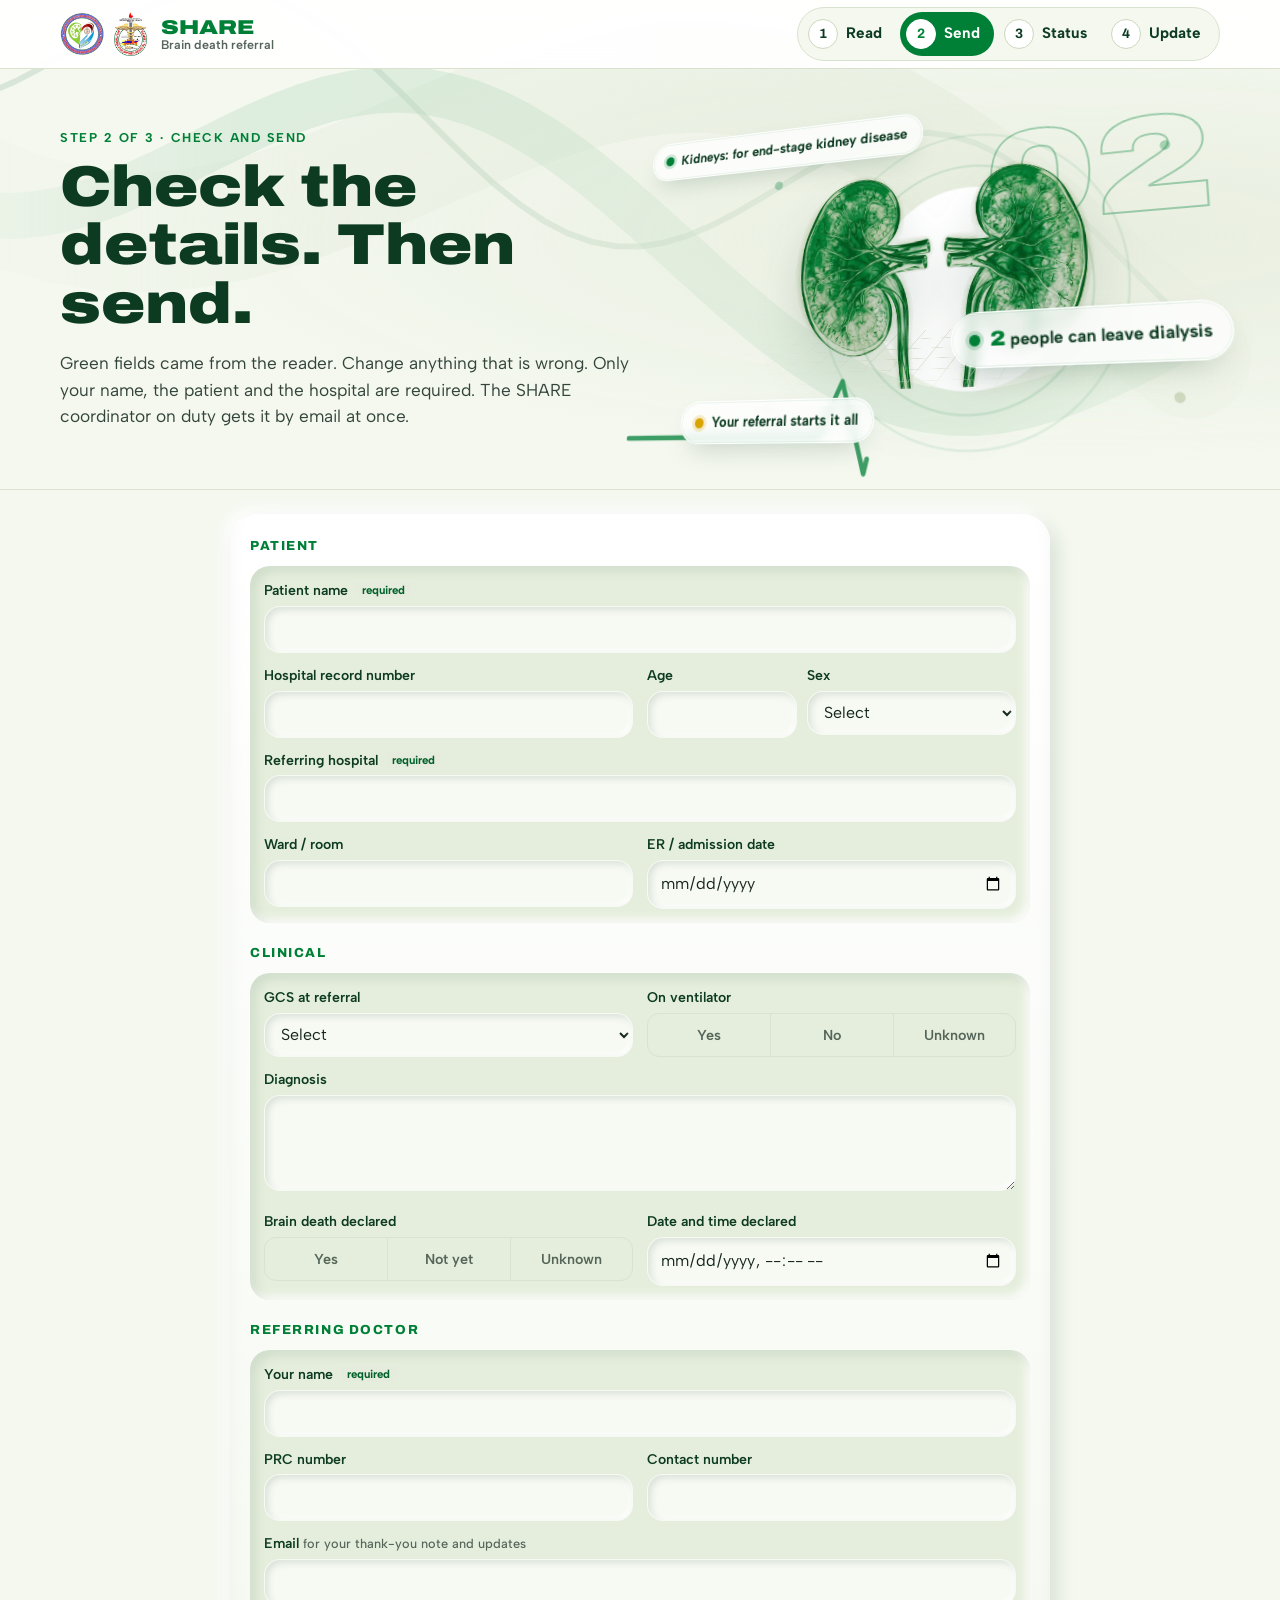
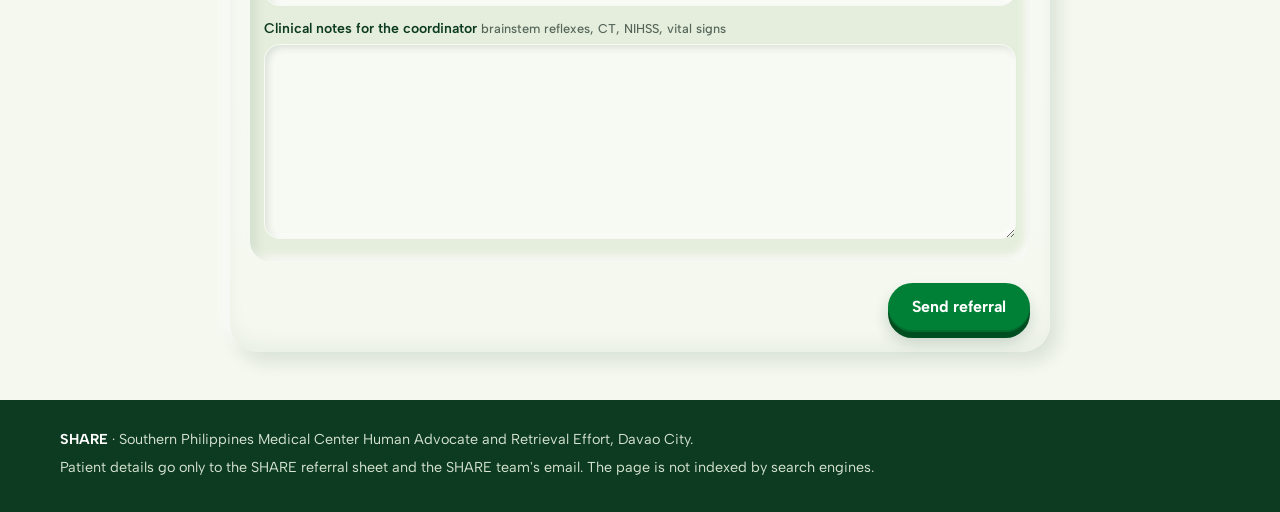
==== form.html @ fa9fb766 "Update a referral: find by reference, PRC or email and send brain death, GCS, expired, DNR and note " ====
<!doctype html>
<html lang="en">
<head>
  <meta charset="utf-8" />
  <meta name="viewport" content="width=device-width, initial-scale=1, viewport-fit=cover" />
  <title>Check and send · SHARE</title>
  <meta name="description" content="Check the referral details and send them to the SHARE team." />
  <meta name="robots" content="noindex, nofollow" />
  <meta name="theme-color" content="#008037" />
  <link rel="icon" type="image/png" href="assets/favicon.png" />
  <link rel="preconnect" href="https://fonts.googleapis.com" />
  <link rel="preconnect" href="https://fonts.gstatic.com" crossorigin />
  <link href="https://fonts.googleapis.com/css2?family=Albert+Sans:wght@400;500;600;700&family=Archivo:wdth,wght@62..125,500..900&display=swap" rel="stylesheet" />
  <link rel="stylesheet" href="css/styles.css?v=16" />
  <link rel="preload" as="image" href="assets/art/kidneys.webp" />
  <script src="js/config.js?v=7"></script>
  <script>if (!window.SHARE_CONFIG.ENDPOINT) document.documentElement.classList.add('is-demo');</script>
</head>
<body class="page-form">
  <svg width="0" height="0" style="position:absolute" aria-hidden="true">
    <symbol id="i-send" viewBox="0 -960 960 960"><path d="M440-160v-487L216-423l-56-57 320-320 320 320-56 57-224-224v487h-80Z"/></symbol>
    <symbol id="i-check" viewBox="0 -960 960 960"><path d="m424-296 282-282-56-56-226 226-114-114-56 56 170 170Zm56 216q-83 0-156-31.5T197-197q-54-54-85.5-127T80-480q0-83 31.5-156T197-763q54-54 127-85.5T480-880q83 0 156 31.5T763-763q54 54 85.5 127T880-480q0 83-31.5 156T763-197q-54 54-127 85.5T480-80Zm0-80q134 0 227-93t93-227q0-134-93-227t-227-93q-134 0-227 93t-93 227q0 134 93 227t227 93Zm0-320Z"/></symbol>
    <symbol id="i-copy" viewBox="0 -960 960 960"><path d="M360-240q-33 0-56.5-23.5T280-320v-480q0-33 23.5-56.5T360-880h360q33 0 56.5 23.5T800-800v480q0 33-23.5 56.5T720-240H360Zm0-80h360v-480H360v480ZM200-80q-33 0-56.5-23.5T120-160v-560h80v560h440v80H200Zm160-240v-480 480Z"/></symbol>
    <symbol id="i-search" viewBox="0 -960 960 960"><path d="M784-120 532-372q-30 24-69 38t-83 14q-109 0-184.5-75.5T120-580q0-109 75.5-184.5T380-840q109 0 184.5 75.5T640-580q0 44-14 83t-38 69l252 252-56 56ZM380-400q75 0 127.5-52.5T560-580q0-75-52.5-127.5T380-760q-75 0-127.5 52.5T200-580q0 75 52.5 127.5T380-400Z"/></symbol>
    <symbol id="i-chat" viewBox="0 -960 960 960"><path d="M240-400h320v-80H240v80Zm0-120h480v-80H240v80Zm0-120h480v-80H240v80ZM80-80v-720q0-33 23.5-56.5T160-880h640q33 0 56.5 23.5T880-800v480q0 33-23.5 56.5T800-240H240L80-80Zm126-240h594v-480H160v525l46-45Zm-46 0v-480 480Z"/></symbol>
    <symbol id="i-refresh" viewBox="0 -960 960 960"><path d="M480-160q-134 0-227-93t-93-227q0-134 93-227t227-93q69 0 132 28.5T720-690v-110h80v280H520v-80h168q-32-56-87.5-88T480-720q-100 0-170 70t-70 170q0 100 70 170t170 70q77 0 139-44t87-116h84q-28 106-114 173t-196 67Z"/></symbol>
    <symbol id="i-warning" viewBox="0 -960 960 960"><path d="m40-120 440-760 440 760H40Zm138-80h604L480-720 178-200Zm302-40q17 0 28.5-11.5T520-280q0-17-11.5-28.5T480-320q-17 0-28.5 11.5T440-280q0 17 11.5 28.5T480-240Zm-40-120h80v-200h-80v200Zm40-100Z"/></symbol>
  </svg>

  <a class="skip-link" href="#referral-form">Skip to the referral form</a>

  <header class="topbar">
    <div class="wrap topbar-inner">
      <a class="brand" href="./" aria-label="SHARE referral, home page">
        <img src="assets/share_logo.webp" width="44" height="44" alt="SHARE logo" />
        <img src="assets/spmc_logo.webp" width="33" height="44" alt="Southern Philippines Medical Center logo" />
        <span class="brand-text"><b>SHARE</b><small>Brain death referral</small></span>
      </a>
      <nav class="stepnav" aria-label="Referral steps">
        <a href="read.html"><b>1</b><span>Read</span></a>
        <a href="form.html" aria-current="page"><b>2</b><span>Send</span></a>
        <a href="status.html"><b>3</b><span>Status</span></a>
        <a href="update.html"><b>4</b><span>Update</span></a>
      </nav>
    </div>
  </header>

  <main>
    <section class="hero" data-hero aria-labelledby="hero-title">
      <div class="wrap hero-grid">
        <div class="hero-copy">
          <p class="kicker">Step 2 of 3 · Check and send</p>
          <h1 id="hero-title">Check the details. Then send.</h1>
          <p class="lede">Green fields came from the reader. Change anything that is wrong. Only your name, the patient and the hospital are required. The SHARE coordinator on duty gets it by email at once.</p>
          <p class="demo-banner">Preview mode: no referral leaves this browser.</p>
        </div>
        <div class="stage" aria-hidden="true">
          <div class="scene">
            <span class="layer plane"></span>
            <span class="layer ring"></span>
            <span class="layer numeral">02</span>
            <img class="layer organ" src="assets/art/kidneys.webp" width="560" height="560" alt="" />
            <svg class="layer pulse" viewBox="0 0 400 80"><path pathLength="1000" d="M0 50 H120 L135 50 L150 18 L165 72 L180 8 L195 50 H260 L272 50 L282 34 L292 50 H400"/></svg>
            <span class="layer orbit"><i></i><i></i><i></i><i></i><i></i><i></i></span>
            <span class="layer glass chip-1"><b class="dot-ok"></b><span>Kidneys: for end-stage kidney disease</span></span>
            <span class="layer glass chip-2"><b class="dot-ok"></b><span><strong data-count="2">2</strong> people can leave dialysis</span></span>
            <span class="layer glass chip-3"><b class="dot-wait"></b><span>Your referral starts it all</span></span>
          </div>
        </div>
      </div>
    </section>

    <section class="workspace wrap form-wrap" aria-label="Referral form">
      <p class="filled-note" id="filled-note" hidden>The reader filled <b id="filled-count"></b>. Green means filled from your pasted text. <a href="read.html">Back to the reader</a></p>
      <div class="panel form-panel">
        <form id="referral-form" novalidate>
          <div class="hp" aria-hidden="true">
            <label for="website">Website</label>
            <input id="website" name="website" tabindex="-1" autocomplete="off" />
          </div>

          <fieldset>
            <legend>Patient</legend>
            <div class="grid">
              <div class="field span-2">
                <label for="f-patient_name">Patient name <span class="req">required</span></label>
                <input id="f-patient_name" name="patient_name" autocomplete="off" required maxlength="120" />
                <p class="err" id="e-patient_name">Enter the patient's name.</p>
              </div>
              <div class="field">
                <label for="f-hrn">Hospital record number</label>
                <input id="f-hrn" name="hrn" autocomplete="off" maxlength="60" />
              </div>
              <div class="field field-pair">
                <div>
                  <label for="f-age">Age</label>
                  <input id="f-age" name="age" inputmode="numeric" maxlength="3" />
                  <p class="err" id="e-age">0 to 120.</p>
                </div>
                <div>
                  <label for="f-sex">Sex</label>
                  <select id="f-sex" name="sex">
                    <option value="">Select</option>
                    <option>Male</option>
                    <option>Female</option>
                    <option>Unknown</option>
                  </select>
                </div>
              </div>
              <div class="field span-2">
                <label for="f-hospital">Referring hospital <span class="req">required</span></label>
                <input id="f-hospital" name="hospital" list="hospitals" maxlength="160" required />
                <datalist id="hospitals">
                  <option value="Southern Philippines Medical Center"></option>
                  <option value="Davao Doctors Hospital"></option>
                  <option value="Brokenshire Medical Center"></option>
                  <option value="San Pedro Hospital"></option>
                  <option value="DMSF Hospital"></option>
                  <option value="Davao Regional Medical Center"></option>
                  <option value="Ricardo Limso Medical Center"></option>
                  <option value="Metro Davao Medical and Research Center"></option>
                </datalist>
                <p class="err" id="e-hospital">Enter the hospital where the patient is.</p>
              </div>
              <div class="field">
                <label for="f-ward">Ward / room</label>
                <input id="f-ward" name="ward" maxlength="120" />
              </div>
              <div class="field">
                <label for="f-admission_date">ER / admission date</label>
                <input id="f-admission_date" name="admission_date" type="date" />
              </div>
            </div>
          </fieldset>

          <fieldset>
            <legend>Clinical</legend>
            <div class="grid">
              <div class="field">
                <label for="f-gcs">GCS at referral</label>
                <select id="f-gcs" name="gcs">
                  <option value="">Select</option>
                  <option>3</option><option>4</option><option>5</option><option>6</option><option>7</option>
                  <option>8</option><option>9</option><option>10</option><option>11</option><option>12</option>
                  <option>13</option><option>14</option><option>15</option>
                </select>
              </div>
              <div class="field">
                <span class="label" id="l-ventilator">On ventilator</span>
                <div class="seg" role="radiogroup" aria-labelledby="l-ventilator">
                  <label><input type="radio" name="ventilator" value="Yes" /><span>Yes</span></label>
                  <label><input type="radio" name="ventilator" value="No" /><span>No</span></label>
                  <label><input type="radio" name="ventilator" value="Unknown" /><span>Unknown</span></label>
                </div>
              </div>
              <div class="field span-2">
                <label for="f-diagnosis">Diagnosis</label>
                <textarea id="f-diagnosis" name="diagnosis" rows="3" maxlength="2000"></textarea>
              </div>
              <div class="field">
                <span class="label" id="l-brain_death">Brain death declared</span>
                <div class="seg" role="radiogroup" aria-labelledby="l-brain_death">
                  <label><input type="radio" name="brain_death" value="Yes" /><span>Yes</span></label>
                  <label><input type="radio" name="brain_death" value="No" /><span>Not yet</span></label>
                  <label><input type="radio" name="brain_death" value="Unknown" /><span>Unknown</span></label>
                </div>
              </div>
              <div class="field">
                <label for="f-brain_death_datetime">Date and time declared</label>
                <input id="f-brain_death_datetime" name="brain_death_datetime" type="datetime-local" />
              </div>
            </div>
          </fieldset>

          <fieldset>
            <legend>Referring doctor</legend>
            <div class="grid">
              <div class="field span-2">
                <label for="f-doctor_name">Your name <span class="req">required</span></label>
                <input id="f-doctor_name" name="doctor_name" autocomplete="name" maxlength="120" required />
                <p class="err" id="e-doctor_name">Enter your name so we can thank you and call you back.</p>
              </div>
              <div class="field">
                <label for="f-prc">PRC number</label>
                <input id="f-prc" name="prc" inputmode="numeric" maxlength="8" />
                <p class="err" id="e-prc">5 to 8 digits.</p>
              </div>
              <div class="field">
                <label for="f-contact_number">Contact number</label>
                <input id="f-contact_number" name="contact_number" type="tel" autocomplete="tel" maxlength="20" />
              </div>
              <div class="field span-2">
                <label for="f-doctor_email">Email <span class="opt">for your thank-you note and updates</span></label>
                <input id="f-doctor_email" name="doctor_email" type="email" autocomplete="email" maxlength="120" />
                <p class="err" id="e-doctor_email">Check the email address.</p>
              </div>
              <div class="field span-2">
                <label for="f-notes">Clinical notes for the coordinator <span class="opt">brainstem reflexes, CT, NIHSS, vital signs</span></label>
                <textarea id="f-notes" name="notes" rows="7" maxlength="2000"></textarea>
              </div>
            </div>
          </fieldset>

          <div class="form-foot">
            <p class="form-msg" id="form-msg" role="alert"></p>
            <button type="submit" class="btn-primary" id="submit-btn">
              <span class="btn-label">Send referral</span>
              <span class="spinner" aria-hidden="true"></span>
            </button>
          </div>
        </form>

        <div class="success" id="success" hidden tabindex="-1">
          <svg class="icon success-icon" aria-hidden="true"><use href="#i-check"/></svg>
          <h2>Thank you, <span id="ok-doctor"></span>.</h2>
          <p><b>We received your referral.</b> A SHARE coordinator is reviewing it and will contact your team.</p>
          <div class="ref-box">
            <span>Reference</span>
            <b id="ok-ref">SHR-000000</b>
            <button type="button" class="btn-ghost" id="copy-ref">
              <svg class="icon" aria-hidden="true"><use href="#i-copy"/></svg><span>Copy</span>
            </button>
          </div>
          <p class="ok-mail" id="ok-mail"></p>
          <div class="success-actions">
            <a class="btn-ghost" href="status.html" id="ok-status-link">Check status</a>
            <a class="btn-primary" href="read.html">Refer another patient</a>
          </div>
        </div>
      </div>
    </section>
  </main>

  <footer class="footer">
    <div class="wrap">
      <p><b>SHARE</b> &middot; Southern Philippines Medical Center Human Advocate and Retrieval Effort, Davao City.</p>
      <p>Patient details go only to the SHARE referral sheet and the SHARE team's email. The page is not indexed by search engines.</p>
    </div>
  </footer>

  <script src="js/vendor/anime.umd.min.js?v=4.5.0"></script>
  <script src="js/common.js?v=3"></script>
  <script src="js/ribbon.js?v=6"></script>
  <script src="js/motion.js?v=6"></script>
  <script src="js/clickfx.js?v=3"></script>
  <script src="js/form-page.js?v=2"></script>
</body>
</html>
---- css/styles.css ----
:root {
  --green: #008037;
  --green-deep: #00612a;
  --green-ink: #0d3b21;
  --sage: #cdd8be;
  --sage-soft: #e6ecdd;
  --mist: #f4f8ef;
  --paper: #ffffff;
  --ink: #16261b;
  --text: #33443a;
  --muted: #55655a;
  --line: #d9e2cf;
  --error: #b3261e;
  --error-soft: #fbeceb;
  --warn: #8a5a00;
  --warn-soft: #fff4dc;
  --font-display: "Archivo", "Arial Black", Arial, sans-serif;
  --font-body: "Albert Sans", -apple-system, "Segoe UI", Roboto, Arial, sans-serif;
  --ease-out: cubic-bezier(0.16, 1, 0.3, 1);
  --radius: 18px;
  --gutter: clamp(16px, 4vw, 40px);
}

*, *::before, *::after { box-sizing: border-box; }
[hidden] { display: none !important; }
html { scroll-behavior: smooth; scroll-padding-top: 84px; }
body {
  margin: 0;
  font-family: var(--font-body);
  font-size: 16px;
  line-height: 1.55;
  color: var(--text);
  background: var(--mist);
  -webkit-font-smoothing: antialiased;
}
img { display: block; max-width: 100%; }
h1, h2, legend { font-family: var(--font-display); color: var(--green-ink); }
a { color: var(--green-deep); }
.wrap { width: 100%; max-width: 1240px; margin: 0 auto; padding: 0 var(--gutter); }
.icon { width: 20px; height: 20px; fill: currentColor; flex: none; }
.sr-only { position: absolute; width: 1px; height: 1px; overflow: hidden; clip: rect(0 0 0 0); white-space: nowrap; }
.skip-link { position: absolute; left: 12px; top: -60px; z-index: 50; background: var(--green); color: #fff; padding: 10px 14px; border-radius: 10px; }
.skip-link:focus { top: 12px; }
:focus-visible { outline: 3px solid var(--green); outline-offset: 2px; }

/* Top bar */
.topbar { position: sticky; top: 0; z-index: 20; background: rgba(255, 255, 255, 0.94); backdrop-filter: blur(8px); border-bottom: 1px solid var(--line); }
.topbar-inner { display: flex; align-items: center; justify-content: space-between; min-height: 68px; gap: 16px; }
.brand { display: flex; align-items: center; gap: 10px; text-decoration: none; color: var(--green-ink); }
.brand-text { display: flex; flex-direction: column; line-height: 1.05; margin-left: 4px; }
.brand-text b { font-family: var(--font-display); font-stretch: 125%; font-weight: 900; font-size: 1.25rem; color: var(--green); }
.brand-text small { font-size: 0.78rem; color: var(--muted); font-weight: 600; }
.stepnav { display: flex; gap: 4px; padding: 4px; border-radius: 999px; background: var(--mist); border: 1px solid var(--line); }
.stepnav a { white-space: nowrap; padding: 6px 14px 6px 6px; border-radius: 999px; text-decoration: none; font-weight: 700; font-size: 0.95rem; color: var(--green-ink); min-height: 44px; display: inline-flex; align-items: center; gap: 8px; transition: background-color 160ms ease, color 160ms ease; }
.stepnav b { display: inline-grid; place-items: center; width: 30px; height: 30px; border-radius: 50%; background: var(--paper); border: 1.5px solid var(--sage); font-family: var(--font-display); font-size: 0.85rem; }
.stepnav a:hover { background: var(--sage-soft); }
.stepnav a[aria-current="page"] { background: var(--green); color: #fff; }
.stepnav a[aria-current="page"] b { background: #fff; color: var(--green); border-color: #fff; }

/* Hero: CSS 3D parallax. js/common.js owns --p (scroll 0..1), --tx and --ty (pointer -0.5..0.5). */
.hero { --p: 0; --tx: 0; --ty: 0; position: relative; overflow: clip; background: radial-gradient(120% 90% at 85% 40%, var(--sage-soft) 0%, var(--mist) 60%); border-bottom: 1px solid var(--line); }
.hero-grid { display: grid; grid-template-columns: minmax(0, 1.15fr) minmax(0, 1fr); align-items: center; gap: 24px; min-height: clamp(280px, 32vw, 380px); padding-top: clamp(20px, 4vw, 40px); padding-bottom: clamp(20px, 4vw, 40px); }
.hero-copy { position: relative; z-index: 2; transform: translateY(calc(var(--p) * 36px)); opacity: calc(1 - var(--p) * 0.6); }
.stage { position: relative; height: clamp(230px, 28vw, 340px); perspective: 900px; perspective-origin: 50% 40%; }
.scene { position: absolute; inset: 0; transform-style: preserve-3d;
  transform: rotateX(calc(14deg - var(--ty) * 10deg + var(--p) * 18deg)) rotateY(calc(-18deg + var(--tx) * 16deg)) translateY(calc(var(--p) * -40px)); }
.layer { position: absolute; display: block; pointer-events: none; }
.plane { inset: 12% 4% 2%; border-radius: 28px; transform: translateZ(-90px) rotateX(62deg) translateY(30%);
  background: linear-gradient(var(--line) 1px, transparent 1px) 0 0 / 28px 28px, linear-gradient(90deg, var(--line) 1px, transparent 1px) 0 0 / 28px 28px; opacity: 0.8;
  -webkit-mask-image: radial-gradient(closest-side, #000 40%, transparent); mask-image: radial-gradient(closest-side, #000 40%, transparent); }
.ring { left: 50%; top: 50%; width: 78%; aspect-ratio: 1; margin: -39% 0 0 -39%; border-radius: 50%; transform: translateZ(-40px);
  background: radial-gradient(closest-side, var(--paper) 52%, transparent 53%, transparent 63%, rgba(0, 128, 55, 0.14) 64%, transparent 65%, transparent 80%, rgba(0, 128, 55, 0.10) 81%, transparent 82%); }
.numeral { right: 2%; top: -2%; font-family: var(--font-display); font-weight: 900; font-stretch: 125%; font-size: clamp(5rem, 11vw, 9rem); line-height: 1; color: transparent; -webkit-text-stroke: 2px rgba(0, 128, 55, 0.35);
  transform: translateZ(-20px) translateY(calc(var(--p) * 60px)); }
.organ { left: 50%; top: 50%; width: 62%; height: auto; margin: -31% 0 0 -31%; transform: translateZ(60px) translateY(calc(var(--p) * -50px)); filter: drop-shadow(0 30px 24px rgba(13, 59, 33, 0.22)); }
.pulse { left: -6%; right: -6%; top: 74%; width: 112%; height: auto; overflow: visible; transform: translateZ(100px) translateY(calc(var(--p) * -30px)); }
.pulse path { fill: none; stroke: var(--green); stroke-width: 3; stroke-linecap: round; stroke-linejoin: round; opacity: 0.75;
  stroke-dasharray: 420 580; stroke-dashoffset: 0; }
.orbit { left: 50%; top: 50%; width: 92%; aspect-ratio: 1; margin: -46% 0 0 -46%; transform: translateZ(-10px); }
.orbit { container-type: inline-size; }
.orbit i { position: absolute; left: 50%; top: 50%; width: 10px; height: 10px; margin: -5px 0 0 -5px; border-radius: 50%; background: var(--green); opacity: 0.7; transform: rotate(var(--a, 0deg)) translateY(-50cqw); }
.orbit i:nth-child(2) { --a: 60deg; opacity: 0.3; }
.orbit i:nth-child(3) { --a: 120deg; background: var(--sage); opacity: 1; }
.orbit i:nth-child(4) { --a: 180deg; }
.orbit i:nth-child(5) { --a: 240deg; background: var(--sage); opacity: 1; }
.orbit i:nth-child(6) { --a: 300deg; opacity: 0.3; }
.glass { display: inline-flex; align-items: center; gap: 8px; padding: 8px 14px; border-radius: 999px; white-space: nowrap;
  font-size: 0.82rem; font-weight: 700; color: var(--green-ink); background: rgba(255, 255, 255, 0.78); border: 1px solid rgba(255, 255, 255, 0.9);
  box-shadow: 0 10px 24px -12px rgba(13, 59, 33, 0.35), inset 0 0 0 1px rgba(0, 128, 55, 0.08); backdrop-filter: blur(6px); }
.glass strong { font-family: var(--font-display); font-weight: 900; font-stretch: 115%; font-size: 1.25em; color: var(--green); font-variant-numeric: tabular-nums; }
.glass b { width: 9px; height: 9px; border-radius: 50%; flex: none; }
.dot-ok { background: var(--green); box-shadow: 0 0 0 3px rgba(0, 128, 55, 0.18); }
.dot-wait { background: #d9a400; box-shadow: 0 0 0 3px rgba(217, 164, 0, 0.2); }
.dot-idle { background: var(--line); }
.chip-1 { left: 0; top: 14%; transform: translateZ(140px) translateY(calc(var(--p) * -130px)); }
.chip-2 { right: 0; bottom: 18%; transform: translateZ(170px) translateY(calc(var(--p) * -180px)); }
.chip-3 { left: 8%; bottom: 2%; transform: translateZ(125px) translateY(calc(var(--p) * -90px)); }
.hero.is-live .pulse path { animation: pulse-run 2.6s linear infinite; }
.hero.is-live .orbit { animation: orbit-spin 24s linear infinite; }
.hero.is-live .dot-wait { animation: blink 1.4s ease-in-out infinite; }
.hero.is-live .organ { animation: float 7s ease-in-out infinite; }
.kicker { margin: 0 0 10px; font-size: 0.8rem; font-weight: 700; letter-spacing: 0.12em; text-transform: uppercase; color: var(--green); }
.hero h1 { margin: 0; font-stretch: 118%; font-weight: 900; font-size: clamp(2rem, 5.2vw, 3.6rem); line-height: 1.02; max-width: 16ch; }
.lede { margin: 16px 0 0; max-width: 62ch; font-size: 1.08rem; color: var(--text); }
.demo-banner { display: none; width: fit-content; margin: 16px 0 0; padding: 8px 14px; border-radius: 10px; background: var(--warn-soft); color: var(--warn); font-weight: 600; font-size: 0.92rem; }

.is-demo .demo-banner { display: block; }

/* Workspace */
.workspace { display: grid; gap: 20px; align-items: start; padding-top: 24px; padding-bottom: 48px; position: relative; z-index: 1; }
.reader-grid { grid-template-columns: minmax(0, 7fr) minmax(0, 5fr); }
.form-wrap { max-width: 900px; }
.panel {
  background: linear-gradient(180deg, #ffffff 0%, #f4f8ef 100%);
  border: 0;
  border-radius: 28px;
  box-shadow:
    inset 0 1px 0 #fff,
    inset 0 -10px 18px rgba(13, 59, 33, 0.04),
    7px 9px 18px rgba(13, 59, 33, 0.12),
    -6px -6px 14px rgba(255, 255, 255, 0.92);
}
.panel-head { display: flex; gap: 12px; align-items: flex-start; padding: 18px 20px 14px; box-shadow: inset 0 -1px 0 rgba(13, 59, 33, 0.08); }
.panel-head .icon { color: var(--green); margin-top: 4px; }
.panel-head h2 { margin: 0; font-size: 1.15rem; font-stretch: 110%; font-weight: 800; }
.panel-sub { margin: 2px 0 0; font-size: 0.9rem; color: var(--muted); }

/* Chat */
.chat { display: flex; flex-direction: column; }
.messages { overflow-y: auto; padding: 16px 20px; display: flex; flex-direction: column; gap: 10px; min-height: 220px; max-height: 420px; }

/* Found panel (reader page) */
.found { position: sticky; top: 84px; display: flex; flex-direction: column; }
.found-body { padding: 14px 20px; }
.found-empty { margin: 0; color: var(--muted); font-size: 0.95rem; }
.found-list { margin: 0; display: grid; }
.found-list:not(:empty) {
  padding: 6px 12px;
  border-radius: 18px;
  background: #e5eedc;
  box-shadow:
    inset 4px 4px 10px rgba(13, 59, 33, 0.1),
    inset -3px -3px 8px rgba(255, 255, 255, 0.9);
}
.found-row { display: grid; grid-template-columns: minmax(0, 2fr) minmax(0, 3fr); gap: 10px; padding: 8px 0; border-bottom: 1px solid rgba(13, 59, 33, 0.08); animation: msg-in 260ms var(--ease-out) both; }
.found-row dt { font-size: 0.85rem; font-weight: 600; color: var(--muted); }
.found-row dd { margin: 0; font-weight: 600; color: var(--ink); overflow-wrap: anywhere; white-space: pre-line; }
.found-row.is-long { grid-template-columns: 1fr; gap: 4px; }
.found-row.is-long dd { font-weight: 500; font-size: 0.92rem; }
.found-missing p { margin: 12px 0 0; font-size: 0.9rem; color: var(--muted); }
.found-foot { display: flex; justify-content: flex-end; gap: 10px; padding: 14px 20px 18px; border-top: 1px solid var(--line); flex-wrap: wrap; }
.found-foot .btn-primary { flex: 1 1 auto; }
.filled-note { margin: 0; padding: 12px 16px; border-radius: 14px; background: #eaf6ea; border: 1px solid #7cb98c; color: var(--green-ink); font-size: 0.95rem; }
.msg { max-width: 92%; padding: 10px 14px; border-radius: 14px; font-size: 0.95rem; animation: msg-in 260ms var(--ease-out) both; overflow-wrap: anywhere; }
.msg p { margin: 0; }
.msg p + p, .msg ul + p, .msg p + ul { margin-top: 6px; }
.msg ul { margin: 0; padding-left: 18px; }
.msg-bot { align-self: flex-start; background: var(--mist); color: var(--ink); border-bottom-left-radius: 4px; }
.msg-user { align-self: flex-end; background: var(--green); color: #fff; border-bottom-right-radius: 4px; white-space: pre-wrap; max-height: 180px; overflow-y: auto; }
.msg-warn { background: var(--warn-soft); color: var(--warn); }
.msg-typing { display: inline-flex; gap: 4px; align-items: center; }
.msg-typing i { width: 6px; height: 6px; border-radius: 50%; background: var(--muted); animation: dot 1s infinite ease-in-out; }
.msg-typing i:nth-child(2) { animation-delay: 0.15s; }
.msg-typing i:nth-child(3) { animation-delay: 0.3s; }
.chips { display: flex; flex-wrap: wrap; gap: 6px; margin-top: 8px; }
.chip { font-size: 0.8rem; padding: 3px 9px; border-radius: 999px; background: var(--sage-soft); color: var(--green-ink); font-weight: 600; }
.chip-miss { background: var(--error-soft); color: var(--error); }
.composer { box-shadow: inset 0 1px 0 rgba(13, 59, 33, 0.08); padding: 12px 12px 16px; }
.composer textarea { width: 100%; resize: vertical; min-height: 92px; max-height: 240px; }
.composer-row { display: flex; justify-content: space-between; align-items: center; margin-top: 8px; gap: 8px; }

/* Inputs */
input, select, textarea {
  font: inherit; color: var(--ink); background: #f7faf3;
  border: 1.5px solid transparent; border-radius: 16px; padding: 10px 12px; min-height: 44px; width: 100%;
  transition: border-color 160ms ease, box-shadow 160ms ease, background-color 600ms ease;
  box-shadow:
    inset 3px 3px 7px rgba(13, 59, 33, 0.12),
    inset -2px -2px 5px rgba(255, 255, 255, 0.95);
}
input:hover, select:hover, textarea:hover { border-color: #b8c7a8; }
input:focus, select:focus, textarea:focus {
  outline: none;
  border-color: var(--green);
  box-shadow:
    inset 3px 3px 7px rgba(13, 59, 33, 0.1),
    inset -2px -2px 5px rgba(255, 255, 255, 0.95),
    0 0 0 3px rgba(0, 128, 55, 0.28);
}
.filled { background-color: #eaf6ea; border-color: #7cb98c; }
.invalid input, .invalid select, .invalid textarea { border-color: var(--error); box-shadow: inset 3px 3px 7px rgba(179, 38, 30, 0.12), 0 0 0 3px rgba(179, 38, 30, 0.2); }

/* Form */
.form-panel { padding: 8px 20px 20px; }
fieldset { border: 0; margin: 0; padding: 14px 0 6px; }
legend { font-size: 0.82rem; font-weight: 800; letter-spacing: 0.12em; text-transform: uppercase; color: var(--green); padding: 0; margin-bottom: 10px; float: left; width: 100%; }
legend + * { clear: both; }
.grid {
  display: grid;
  grid-template-columns: repeat(2, minmax(0, 1fr));
  gap: 12px 14px;
  padding: 14px;
  border-radius: 20px;
  background: #e5eedc;
  box-shadow:
    inset 5px 5px 12px rgba(13, 59, 33, 0.1),
    inset -4px -4px 10px rgba(255, 255, 255, 0.92);
}
.span-2 { grid-column: span 2; }
.field label, .field .label { display: block; font-size: 0.88rem; font-weight: 600; color: var(--green-ink); margin-bottom: 4px; }
.field-pair { display: grid; grid-template-columns: 1fr 1.4fr; gap: 10px; }
.req { font-size: 0.72rem; font-weight: 700; color: var(--green-deep); background: var(--sage-soft); border-radius: 6px; padding: 1px 6px; margin-left: 4px; vertical-align: 1px; }
.opt { font-weight: 500; color: var(--muted); font-size: 0.8rem; }
.err { display: none; margin: 4px 0 0; font-size: 0.82rem; color: var(--error); }
.invalid .err { display: block; }
.seg { display: flex; border: 1.5px solid var(--line); border-radius: 12px; overflow: hidden; min-height: 44px; }
.seg label { flex: 1; margin: 0; position: relative; }
.seg input { position: absolute; opacity: 0; inset: 0; width: 100%; height: 100%; margin: 0; cursor: pointer; min-height: 0; }
.seg span { display: flex; align-items: center; justify-content: center; height: 100%; min-height: 41px; font-size: 0.9rem; font-weight: 600; color: var(--muted); transition: background-color 160ms ease, color 160ms ease; }
.seg label + label span { border-left: 1px solid var(--line); }
.seg input:checked + span { background: var(--green); color: #fff; }
.seg input:focus-visible + span { box-shadow: inset 0 0 0 3px var(--green-ink); }
.seg.filled { border-color: #7cb98c; }
.hp { position: absolute; left: -9999px; }
.form-foot { display: flex; align-items: center; justify-content: space-between; gap: 16px; padding-top: 16px; flex-wrap: wrap; }
.form-msg { margin: 0; font-size: 0.92rem; color: var(--error); font-weight: 600; flex: 1 1 220px; }

/* Buttons */
button { font: inherit; cursor: pointer; }
.btn-primary, .btn-send, .btn-ghost {
  display: inline-flex; align-items: center; justify-content: center; gap: 8px; min-height: 44px;
  border-radius: 999px; font-weight: 700; text-decoration: none; border: 0;
  transition: box-shadow 140ms ease, background 160ms ease, opacity 160ms ease;
}
.btn-primary, .btn-send {
  background: #008037;
  color: #fff;
  box-shadow:
    inset 0 -2px 0 rgba(0, 40, 16, 0.22),
    0 6px 0 #004e1f,
    0 10px 16px rgba(13, 59, 33, 0.2);
}
.btn-primary { padding: 12px 24px; font-size: 1rem; }
.btn-send { padding: 10px 18px; }
.btn-primary:hover, .btn-send:hover {
  background: #00702f;
  box-shadow:
    inset 0 -2px 0 rgba(0, 40, 16, 0.22),
    0 7px 0 #004018,
    0 14px 18px rgba(13, 59, 33, 0.24);
}
.btn-primary:active, .btn-send:active {
  box-shadow:
    inset 0 3px 6px rgba(0, 30, 12, 0.35),
    0 1px 0 #004e1f;
}
.btn-primary:disabled, .btn-send:disabled {
  opacity: 0.6; cursor: progress;
  box-shadow: 0 2px 0 #004e1f;
}
/* Ghost buttons: sage clay, no white face. */
.btn-ghost {
  background: #dde8d2;
  color: var(--green-ink);
  padding: 8px 16px;
  box-shadow:
    inset 0 -2px 0 rgba(13, 59, 33, 0.08),
    0 4px 0 #a9be98,
    0 8px 14px rgba(13, 59, 33, 0.12);
}
.btn-ghost:hover {
  background: #d1e0c3;
  box-shadow:
    inset 0 -2px 0 rgba(13, 59, 33, 0.08),
    0 5px 0 #9bb389,
    0 10px 16px rgba(13, 59, 33, 0.14);
}
.btn-ghost:active {
  box-shadow:
    inset 0 3px 6px rgba(13, 59, 33, 0.18),
    0 1px 0 #a9be98;
}
/* Click burst particles (js/clickfx.js). */
.burst { position: fixed; left: 0; top: 0; width: 0; height: 0; pointer-events: none; z-index: 60; }
.burst i { position: absolute; left: -5px; top: -5px; width: 10px; height: 10px; border-radius: 50%; background: #008037; box-shadow: 0 0 8px rgba(0, 128, 55, 0.55); }
.burst i.is-sage { background: #9cc48a; box-shadow: 0 0 8px rgba(156, 196, 138, 0.7); }
.burst i.is-ring { width: 16px; height: 16px; left: -8px; top: -8px; background: transparent; border: 2px solid #008037; box-shadow: none; }
.burst i.is-ring.is-sage { border-color: #9cc48a; }
.burst i.is-spark { width: 3px; height: 12px; left: -1.5px; top: -6px; border-radius: 2px; background: #00612a; }
.spinner { display: none; width: 18px; height: 18px; border: 2.5px solid rgba(255, 255, 255, 0.4); border-top-color: #fff; border-radius: 50%; animation: spin 700ms linear infinite; }
.busy .spinner { display: inline-block; }

/* Success */
.success { padding: 28px 8px 12px; text-align: center; animation: msg-in 360ms var(--ease-out) both; }
.success:focus { outline: none; }
.success-icon { width: 56px; height: 56px; color: var(--green); margin: 0 auto 8px; display: block; }
.success h2 { font-stretch: 115%; font-weight: 900; font-size: clamp(1.5rem, 3vw, 2rem); margin: 0 0 8px; }
.success p { margin: 0 auto 10px; max-width: 46ch; }
.ok-quiet { color: var(--green-deep); font-weight: 600; }
.ref-box {
  display: inline-flex; align-items: center; gap: 12px; margin: 10px 0; padding: 10px 12px 10px 18px;
  border: 0; border-radius: 18px; background: #e5eedc; flex-wrap: wrap; justify-content: center;
  box-shadow: inset 4px 4px 8px rgba(13, 59, 33, 0.1), inset -3px -3px 6px rgba(255, 255, 255, 0.9);
}
.ref-box span { font-size: 0.8rem; text-transform: uppercase; letter-spacing: 0.12em; color: var(--muted); font-weight: 700; }
.ref-box b { font-family: ui-monospace, "Cascadia Mono", Consolas, monospace; font-size: 1.35rem; color: var(--green-ink); letter-spacing: 0.04em; }
.ok-mail { font-size: 0.9rem; color: var(--muted); }
.success-actions { display: flex; gap: 10px; justify-content: center; flex-wrap: wrap; margin-top: 14px; }

/* Status */
.status { max-width: 820px; }
.status-panel { padding: 22px; }
.status-panel > h2 { margin: 0; font-stretch: 112%; font-weight: 900; font-size: clamp(1.4rem, 3vw, 1.9rem); }
.status-form { display: flex; gap: 10px; margin-top: 14px; max-width: 460px; }
.status-form input { font-family: ui-monospace, "Cascadia Mono", Consolas, monospace; text-transform: uppercase; letter-spacing: 0.06em; }
.status-result { margin-top: 18px; max-width: 760px; }
.steps {
  list-style: none; margin: 0; padding: 18px; display: grid; grid-template-columns: repeat(4, minmax(0, 1fr)); gap: 8px;
  background: #e5eedc; border: 0; border-radius: 20px;
  box-shadow: inset 4px 4px 10px rgba(13, 59, 33, 0.1), inset -3px -3px 8px rgba(255, 255, 255, 0.9);
}
.steps li { position: relative; padding-top: 22px; font-size: 0.88rem; font-weight: 600; color: var(--muted); }
.steps li::before { content: ""; position: absolute; top: 4px; left: 0; right: 0; height: 6px; border-radius: 6px; background: var(--line); }
.steps li.done { color: var(--green-ink); }
.steps li.done::before { background: var(--green); }
.steps li.now { color: var(--green); }
.steps li.now::before { background: var(--green); box-shadow: 0 0 0 4px rgba(0, 128, 55, 0.18); }
.status-meta { margin: 10px 0 0; font-size: 0.9rem; color: var(--muted); }
.status-card { animation: msg-in 320ms var(--ease-out) both; }
.status-card .steps { margin-top: 12px; }
.status-ref { margin: 0; font-family: ui-monospace, "Cascadia Mono", Consolas, monospace; font-weight: 700; color: var(--muted); letter-spacing: 0.06em; }
.status-now { margin: 2px 0 0; font-stretch: 115%; font-weight: 900; font-size: clamp(1.5rem, 4vw, 2.2rem); color: var(--green); }
.status-error { color: var(--error); font-weight: 600; }

/* Footer */
.footer { background: var(--green-ink); color: #d7e4d2; padding: 28px 0; font-size: 0.9rem; }
.footer p { margin: 0 0 6px; }
.footer b { color: #fff; }

@keyframes msg-in { from { opacity: 0; transform: translateY(8px); } to { opacity: 1; transform: none; } }
@keyframes dot { 0%, 80%, 100% { opacity: 0.3; transform: translateY(0); } 40% { opacity: 1; transform: translateY(-3px); } }
@keyframes pulse-run { from { stroke-dashoffset: 1000; } to { stroke-dashoffset: 0; } }
@keyframes orbit-spin { from { transform: translateZ(-10px) rotate(0deg); } to { transform: translateZ(-10px) rotate(360deg); } }
@keyframes blink { 50% { opacity: 0.35; } }
@keyframes float { 0%, 100% { translate: 0 0; } 50% { translate: 0 -10px; } }
@keyframes spin { to { transform: rotate(360deg); } }

@media (max-width: 960px) {
  .reader-grid { grid-template-columns: 1fr; }
  .found { position: static; }
}
@media (max-width: 720px) {
  .hero-grid { grid-template-columns: 1fr; min-height: 0; gap: 0; }
  .stage { order: -1; height: 150px; }
  .hero-grid { padding-top: 8px; }
  .brand-text { display: none; }
  .organ { width: 40%; margin: -20% 0 0 -20%; }
  .ring { width: 56%; margin: -28% 0 0 -28%; }
  .glass { font-size: 0.72rem; padding: 6px 10px; }
  .chip-1, .chip-3, .orbit { display: none; }
  .chip-2 { right: 4%; bottom: 12%; }
  .pulse { left: 12%; width: 76%; top: 60%; }
  .numeral { font-size: 4.5rem; }
  .stepnav a { padding: 4px; }
  .stepnav span { position: absolute; width: 1px; height: 1px; overflow: hidden; clip: rect(0 0 0 0); }
  .stepnav a[aria-current="page"] { padding-right: 12px; }
  .stepnav a[aria-current="page"] span { position: static; width: auto; height: auto; overflow: visible; clip: auto; }
}
@media (max-width: 560px) {
  .grid { grid-template-columns: 1fr; }
  .span-2 { grid-column: auto; }
  .brand-text small { display: none; }
  .form-panel { padding: 4px 14px 16px; }
  .form-foot .btn-primary { width: 100%; }
  .steps { grid-template-columns: repeat(2, minmax(0, 1fr)); }
  .status-form { max-width: none; }
}
@media (max-width: 380px) {
  .brand img + img { display: none; }
}
@media (prefers-reduced-motion: reduce) {
  .hero, .hero * { --p: 0 !important; --tx: 0 !important; --ty: 0 !important; }
  .hero-copy { transform: none; opacity: 1; }
  .pulse path { stroke-dasharray: none; }
  *, *::before, *::after { animation-duration: 1ms !important; animation-iteration-count: 1 !important; transition-duration: 1ms !important; }
  html { scroll-behavior: auto; }
}

@view-transition { navigation: auto; }
::view-transition-old(root), ::view-transition-new(root) { animation-duration: 220ms; }

/* Flowing ribbon background (js/ribbon.js). Fixed behind the content on every page. */
.ribbon-bg { position: fixed; inset: 0; width: 100%; height: 100%; z-index: 0; pointer-events: none; opacity: 0.45; }
.ribbon-bg.is-landing { position: absolute; top: 0; left: 0; right: 0; bottom: auto; opacity: 0.9; }
.ribbon-head { fill: #008037; filter: drop-shadow(0 0 8px rgba(0, 128, 55, 0.55)); }
.ribbon-dot { fill: #008037; filter: drop-shadow(0 0 6px rgba(0, 128, 55, 0.7)); }
.ribbon-dot.is-sage { fill: #9cc48a; }
@media (prefers-reduced-motion: reduce) { .ribbon-head, .ribbon-dot { display: none; } }
main, .footer { position: relative; z-index: 1; }
.hero { background: radial-gradient(120% 90% at 85% 40%, rgba(230, 236, 221, 0.85) 0%, rgba(244, 248, 239, 0.45) 60%); }

/* Landing title: ribbon underline under "eight lives" (drawn by js/motion.js). */
.hl { position: relative; white-space: nowrap; }
.hl-line { position: absolute; left: -2%; bottom: -0.14em; width: 104%; height: 0.34em; overflow: visible; pointer-events: none; }
.hl-line path { fill: none; stroke: var(--green); stroke-width: 5; stroke-linecap: round; stroke-dasharray: 1; stroke-dashoffset: 0; }
.hl-num { display: inline-block; transform-origin: 50% 60%; }

/* Update page */
.update-wrap { max-width: 900px; }
.update-panel { padding: 22px; }
.update-h { margin: 0 0 12px; font-stretch: 112%; font-weight: 900; font-size: clamp(1.25rem, 2.6vw, 1.6rem); }
.for-ref { font-family: ui-monospace, "Cascadia Mono", Consolas, monospace; font-size: 0.95rem; color: var(--green); margin-left: 6px; }
.find-help { margin-top: 10px; }
.found-refs { display: grid; gap: 10px; margin-top: 14px; }
.ref-card { display: flex; gap: 12px; align-items: center; padding: 12px 14px; border-radius: 16px; background: #f7faf3; cursor: pointer;
  box-shadow: inset 3px 3px 7px rgba(13, 59, 33, 0.08), inset -2px -2px 5px rgba(255, 255, 255, 0.95); border: 1.5px solid transparent; }
.ref-card input { width: 20px; height: 20px; min-height: 0; accent-color: var(--green); flex: none; box-shadow: none; }
.ref-card:has(input:checked) { border-color: var(--green); background: #eaf6ea; }
.ref-body { display: grid; gap: 2px; }
.ref-body b { font-family: ui-monospace, "Cascadia Mono", Consolas, monospace; color: var(--green-ink); }
.ref-body small { color: var(--muted); }
.paste-update { margin-bottom: 16px; }
.paste-update label { display: block; font-size: 0.88rem; font-weight: 600; color: var(--green-ink); margin-bottom: 4px; }
.paste-update textarea { min-height: 96px; resize: vertical; }
.checks { display: flex; flex-wrap: wrap; gap: 12px; }
.check { display: inline-flex; align-items: center; gap: 10px; min-height: 44px; padding: 8px 14px; border-radius: 14px; background: #f7faf3; cursor: pointer; font-weight: 600; color: var(--green-ink);
  box-shadow: inset 3px 3px 7px rgba(13, 59, 33, 0.08), inset -2px -2px 5px rgba(255, 255, 255, 0.95); }
.check input { width: 20px; height: 20px; min-height: 0; accent-color: var(--green); box-shadow: none; }
.check:has(input:checked) { background: #eaf6ea; outline: 1.5px solid #7cb98c; }
.status-update { margin-top: 14px; }
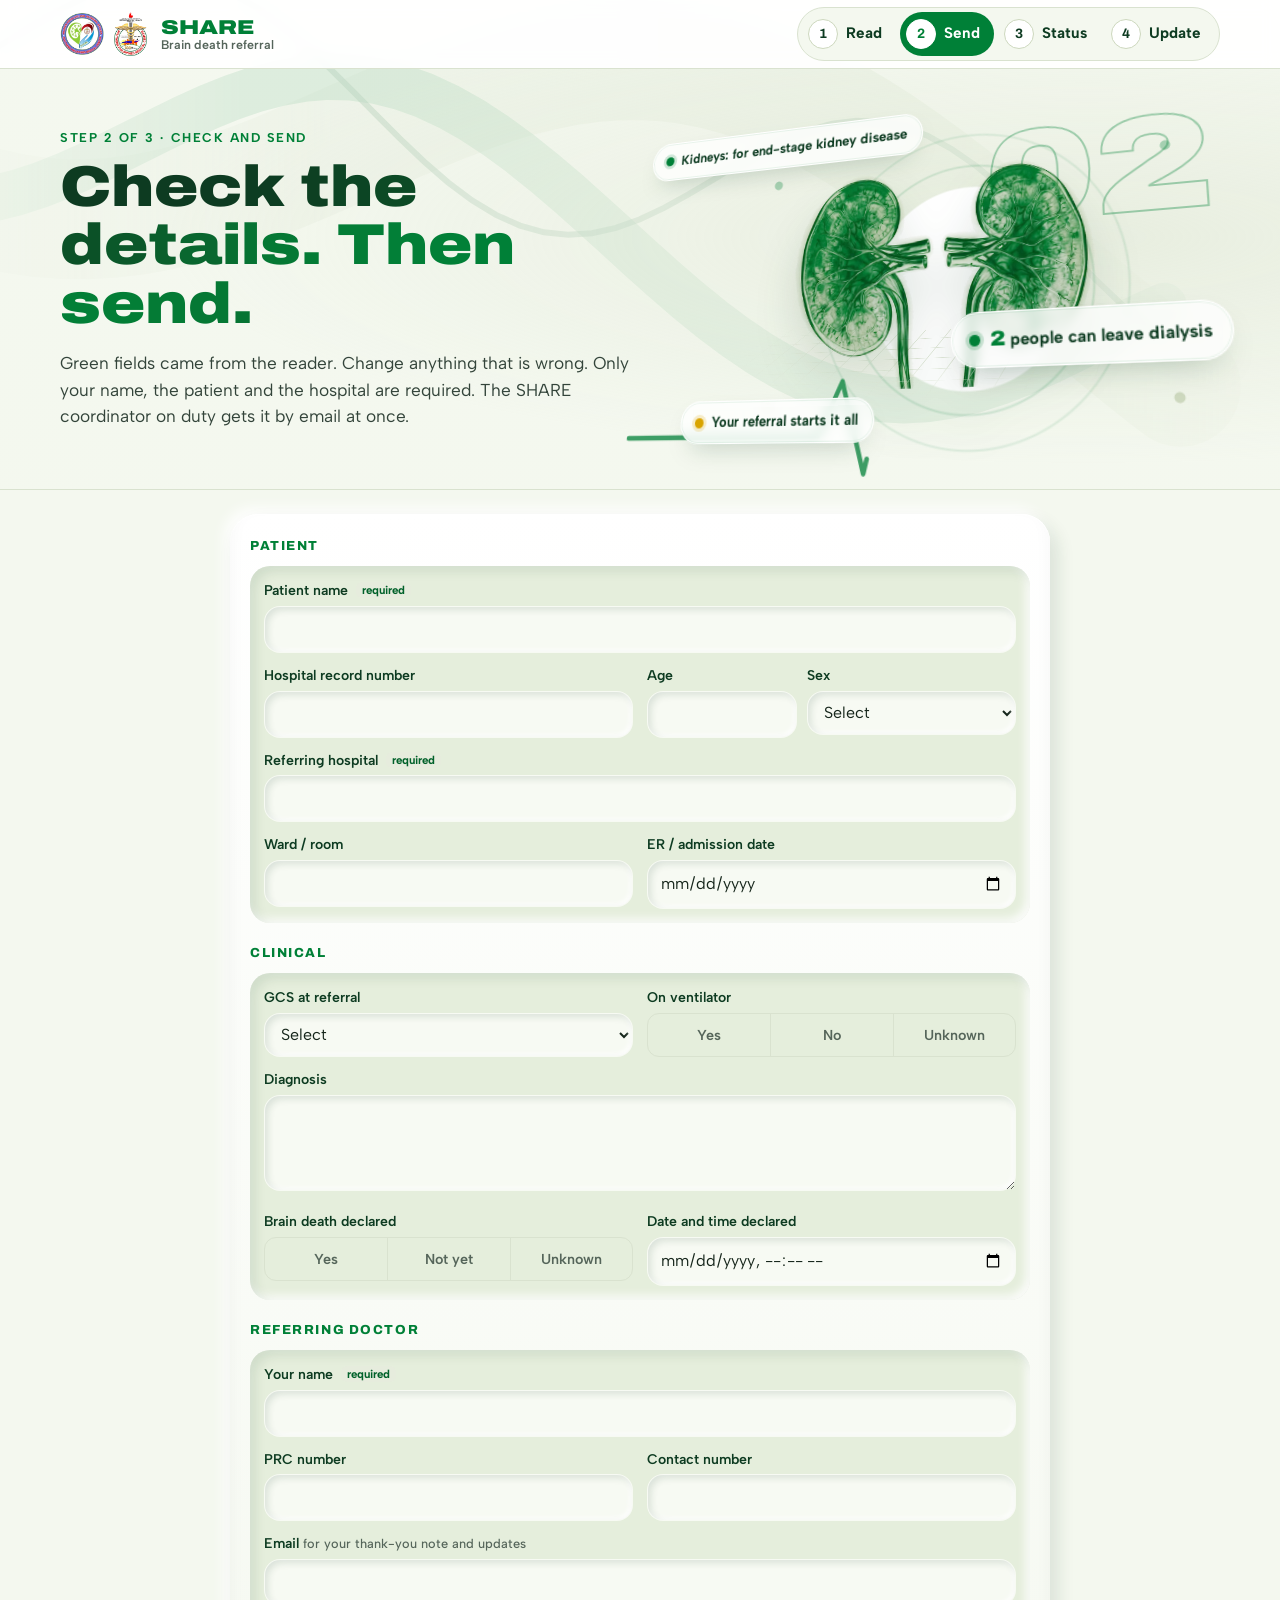
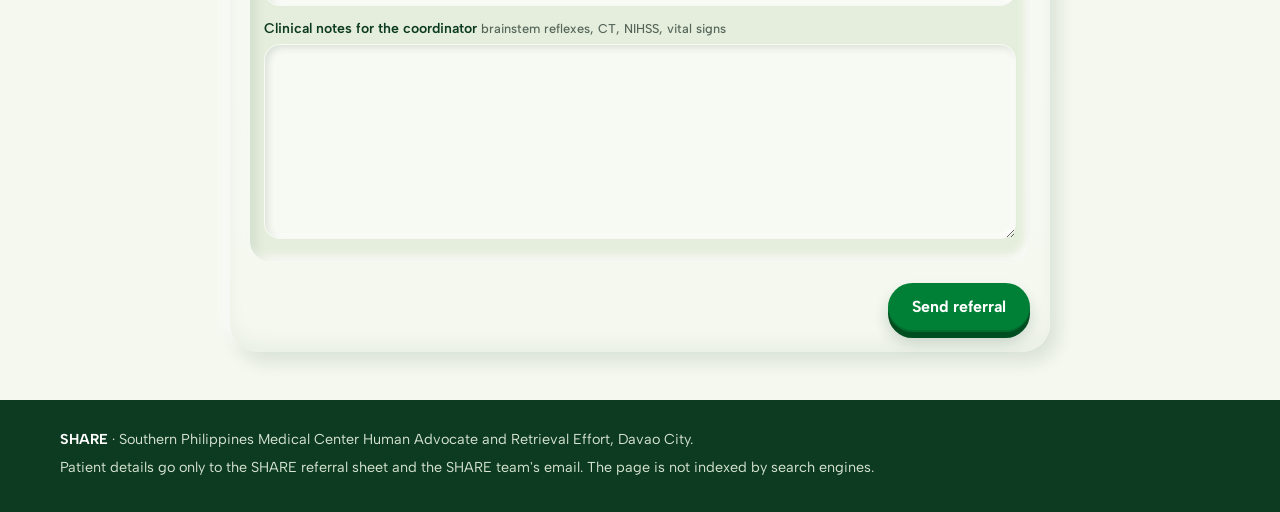
==== commit 97544d9f: "Point the page at the Apps Script deployment with referral updates" ====
--- a/form.html
+++ b/form.html
@@ -13,7 +13,7 @@
   <link href="https://fonts.googleapis.com/css2?family=Albert+Sans:wght@400;500;600;700&family=Archivo:wdth,wght@62..125,500..900&display=swap" rel="stylesheet" />
   <link rel="stylesheet" href="css/styles.css?v=16" />
   <link rel="preload" as="image" href="assets/art/kidneys.webp" />
-  <script src="js/config.js?v=7"></script>
+  <script src="js/config.js?v=8"></script>
   <script>if (!window.SHARE_CONFIG.ENDPOINT) document.documentElement.classList.add('is-demo');</script>
 </head>
 <body class="page-form">
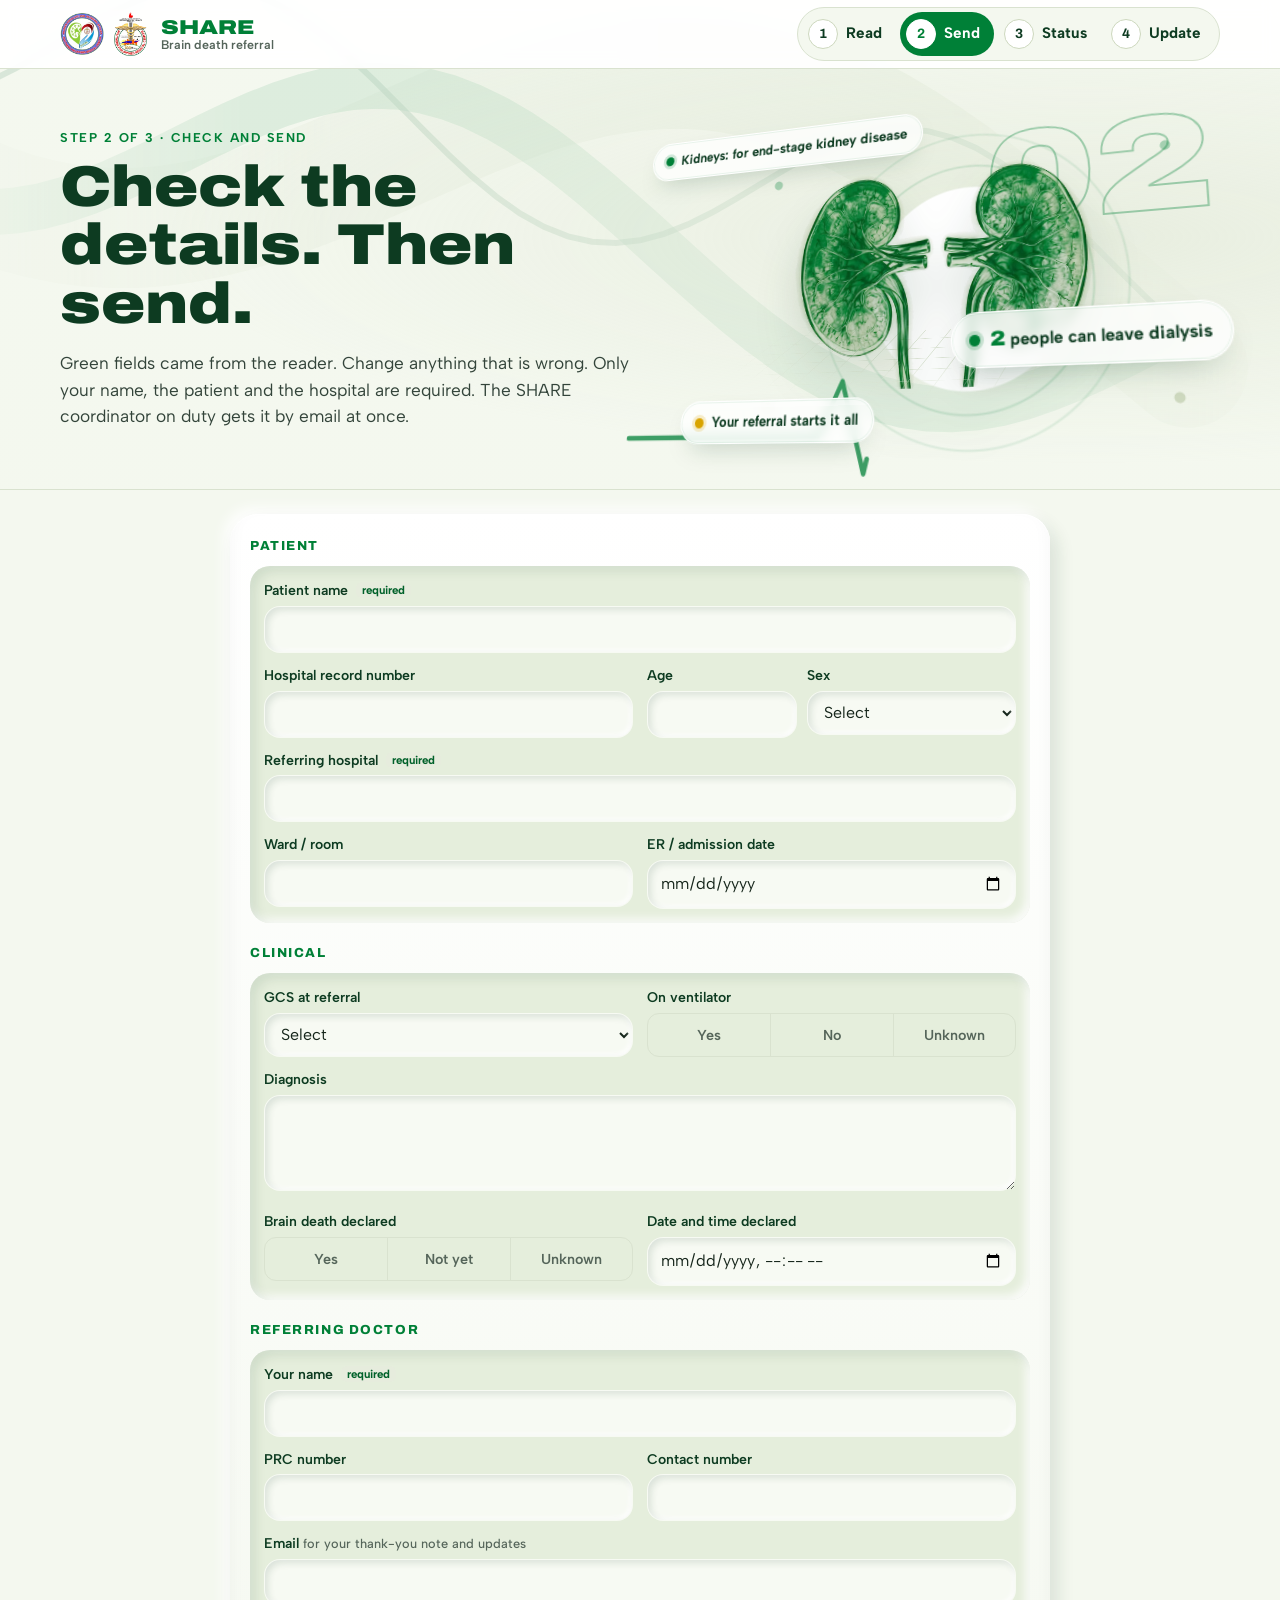
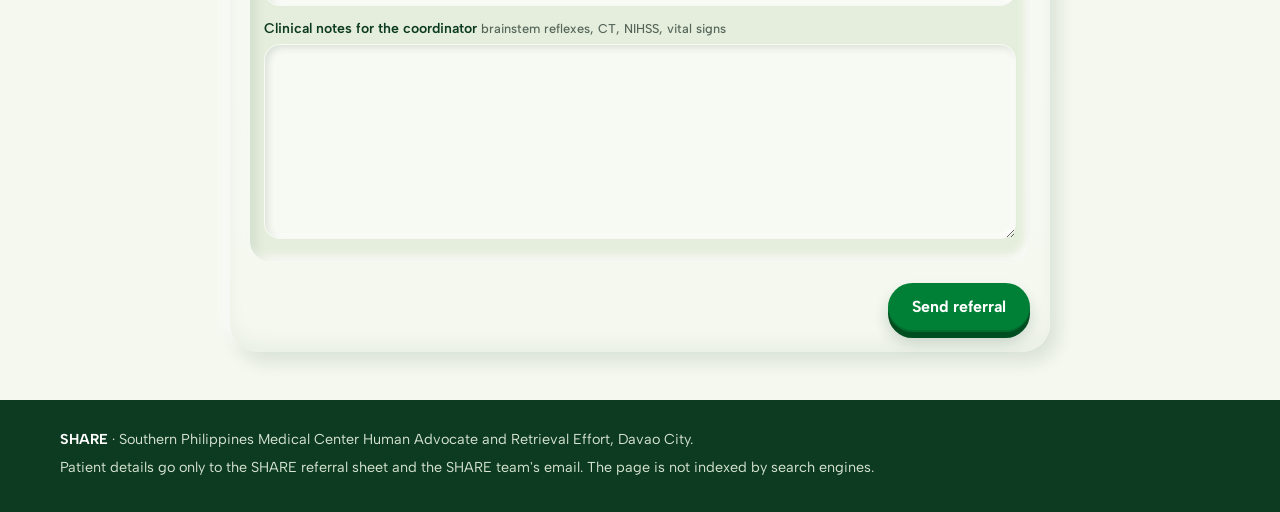
==== commit 3a0b554f: "Landing hero organ morphs between heart, lungs, liver, kidneys, pancreas and corneas" ====
--- a/form.html
+++ b/form.html
@@ -11,7 +11,7 @@
   <link rel="preconnect" href="https://fonts.googleapis.com" />
   <link rel="preconnect" href="https://fonts.gstatic.com" crossorigin />
   <link href="https://fonts.googleapis.com/css2?family=Albert+Sans:wght@400;500;600;700&family=Archivo:wdth,wght@62..125,500..900&display=swap" rel="stylesheet" />
-  <link rel="stylesheet" href="css/styles.css?v=16" />
+  <link rel="stylesheet" href="css/styles.css?v=18" />
   <link rel="preload" as="image" href="assets/art/kidneys.webp" />
   <script src="js/config.js?v=8"></script>
   <script>if (!window.SHARE_CONFIG.ENDPOINT) document.documentElement.classList.add('is-demo');</script>
@@ -241,7 +241,7 @@
   <script src="js/vendor/anime.umd.min.js?v=4.5.0"></script>
   <script src="js/common.js?v=3"></script>
   <script src="js/ribbon.js?v=6"></script>
-  <script src="js/motion.js?v=6"></script>
+  <script src="js/motion.js?v=7"></script>
   <script src="js/clickfx.js?v=3"></script>
   <script src="js/form-page.js?v=2"></script>
 </body>
--- a/css/styles.css
+++ b/css/styles.css
@@ -428,3 +428,10 @@
 .check input { width: 20px; height: 20px; min-height: 0; accent-color: var(--green); box-shadow: none; }
 .check:has(input:checked) { background: #eaf6ea; outline: 1.5px solid #7cb98c; }
 .status-update { margin-top: 14px; }
+
+/* Landing hero organ morph (js/motion.js). The stack keeps the organ box square; images cross-fade inside it. */
+.organ-stack { aspect-ratio: 1; height: auto; }
+.organ-stack img { position: absolute; inset: 0; width: 100%; height: 100%; object-fit: contain; opacity: 0; }
+.organ-stack img.is-on { opacity: 1; }
+.organ-stack.is-morphing img { filter: url(#organ-morph); will-change: opacity, transform; }
+.chip-1 [data-organ-label] { display: inline-block; }
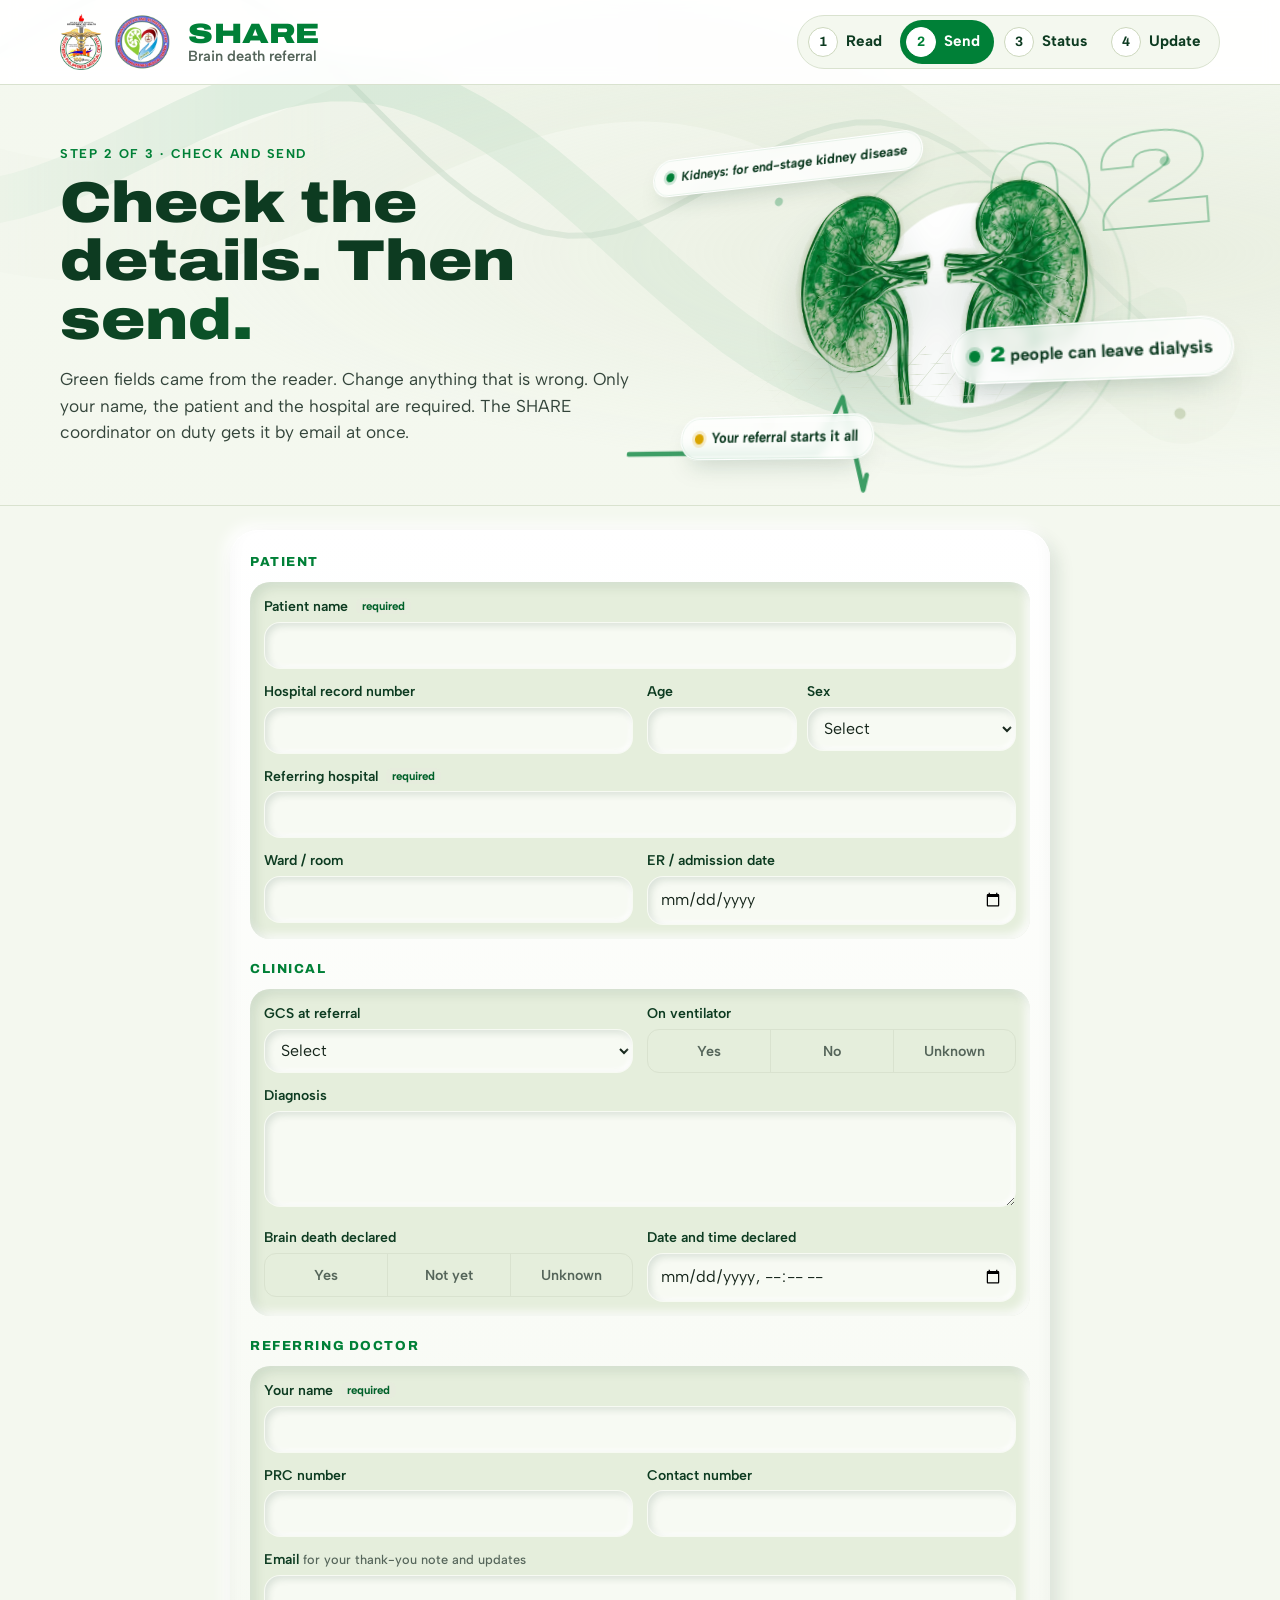
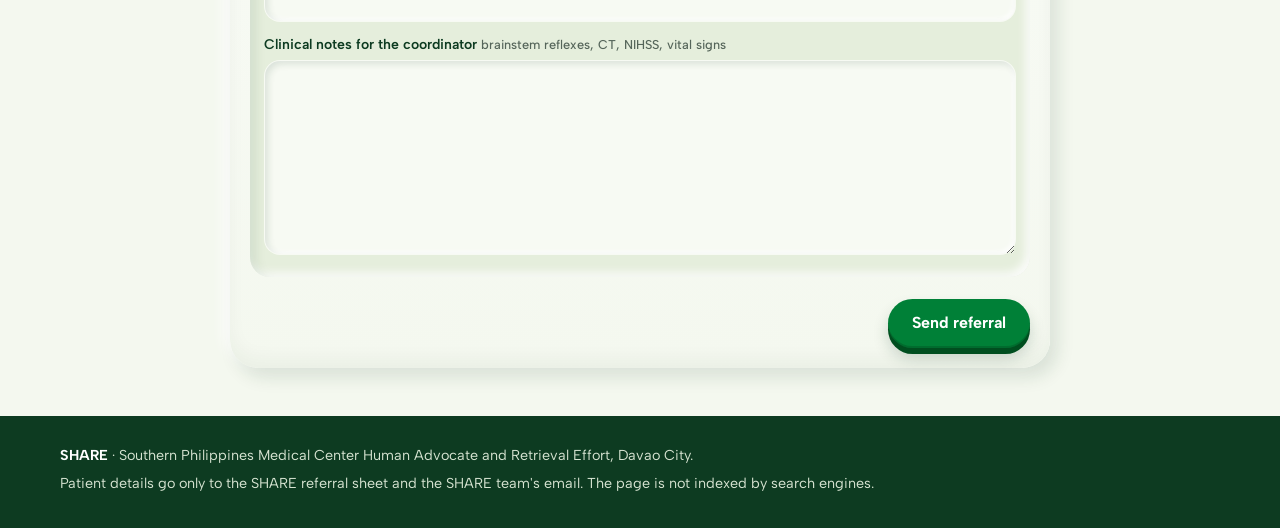
==== commit 2330aa19: "Bigger header brand with SPMC logo first and Anime.js intro, heartbeat and hover tilt" ====
--- a/form.html
+++ b/form.html
@@ -11,7 +11,7 @@
   <link rel="preconnect" href="https://fonts.googleapis.com" />
   <link rel="preconnect" href="https://fonts.gstatic.com" crossorigin />
   <link href="https://fonts.googleapis.com/css2?family=Albert+Sans:wght@400;500;600;700&family=Archivo:wdth,wght@62..125,500..900&display=swap" rel="stylesheet" />
-  <link rel="stylesheet" href="css/styles.css?v=18" />
+  <link rel="stylesheet" href="css/styles.css?v=19" />
   <link rel="preload" as="image" href="assets/art/kidneys.webp" />
   <script src="js/config.js?v=8"></script>
   <script>if (!window.SHARE_CONFIG.ENDPOINT) document.documentElement.classList.add('is-demo');</script>
@@ -32,8 +32,8 @@
   <header class="topbar">
     <div class="wrap topbar-inner">
       <a class="brand" href="./" aria-label="SHARE referral, home page">
-        <img src="assets/share_logo.webp" width="44" height="44" alt="SHARE logo" />
-        <img src="assets/spmc_logo.webp" width="33" height="44" alt="Southern Philippines Medical Center logo" />
+        <img class="brand-spmc" src="assets/spmc_logo.webp" width="42" height="56" alt="Southern Philippines Medical Center logo" />
+        <img class="brand-share" src="assets/share_logo.webp" width="56" height="56" alt="SHARE logo" />
         <span class="brand-text"><b>SHARE</b><small>Brain death referral</small></span>
       </a>
       <nav class="stepnav" aria-label="Referral steps">
@@ -241,7 +241,7 @@
   <script src="js/vendor/anime.umd.min.js?v=4.5.0"></script>
   <script src="js/common.js?v=3"></script>
   <script src="js/ribbon.js?v=6"></script>
-  <script src="js/motion.js?v=7"></script>
+  <script src="js/motion.js?v=8"></script>
   <script src="js/clickfx.js?v=3"></script>
   <script src="js/form-page.js?v=2"></script>
 </body>
--- a/css/styles.css
+++ b/css/styles.css
@@ -1,4 +1,5 @@
 :root {
+  --topbar-h: 84px;
   --green: #008037;
   --green-deep: #00612a;
   --green-ink: #0d3b21;
@@ -23,7 +24,7 @@
 
 *, *::before, *::after { box-sizing: border-box; }
 [hidden] { display: none !important; }
-html { scroll-behavior: smooth; scroll-padding-top: 84px; }
+html { scroll-behavior: smooth; scroll-padding-top: calc(var(--topbar-h) + 16px); }
 body {
   margin: 0;
   font-family: var(--font-body);
@@ -45,11 +46,12 @@
 
 /* Top bar */
 .topbar { position: sticky; top: 0; z-index: 20; background: rgba(255, 255, 255, 0.94); backdrop-filter: blur(8px); border-bottom: 1px solid var(--line); }
-.topbar-inner { display: flex; align-items: center; justify-content: space-between; min-height: 68px; gap: 16px; }
-.brand { display: flex; align-items: center; gap: 10px; text-decoration: none; color: var(--green-ink); }
-.brand-text { display: flex; flex-direction: column; line-height: 1.05; margin-left: 4px; }
-.brand-text b { font-family: var(--font-display); font-stretch: 125%; font-weight: 900; font-size: 1.25rem; color: var(--green); }
-.brand-text small { font-size: 0.78rem; color: var(--muted); font-weight: 600; }
+.topbar-inner { display: flex; align-items: center; justify-content: space-between; min-height: var(--topbar-h); gap: 16px; }
+.brand { display: flex; align-items: center; gap: 12px; text-decoration: none; color: var(--green-ink); }
+.brand img { height: 56px; width: auto; transform-origin: 50% 60%; }
+.brand-text { display: flex; flex-direction: column; line-height: 1.02; margin-left: 6px; }
+.brand-text b { font-family: var(--font-display); font-stretch: 125%; font-weight: 900; font-size: 1.75rem; letter-spacing: 0.01em; color: var(--green); }
+.brand-text small { font-size: 0.92rem; color: var(--muted); font-weight: 600; display: inline-block; }
 .stepnav { display: flex; gap: 4px; padding: 4px; border-radius: 999px; background: var(--mist); border: 1px solid var(--line); }
 .stepnav a { white-space: nowrap; padding: 6px 14px 6px 6px; border-radius: 999px; text-decoration: none; font-weight: 700; font-size: 0.95rem; color: var(--green-ink); min-height: 44px; display: inline-flex; align-items: center; gap: 8px; transition: background-color 160ms ease, color 160ms ease; }
 .stepnav b { display: inline-grid; place-items: center; width: 30px; height: 30px; border-radius: 50%; background: var(--paper); border: 1.5px solid var(--sage); font-family: var(--font-display); font-size: 0.85rem; }
@@ -130,7 +132,7 @@
 .messages { overflow-y: auto; padding: 16px 20px; display: flex; flex-direction: column; gap: 10px; min-height: 220px; max-height: 420px; }
 
 /* Found panel (reader page) */
-.found { position: sticky; top: 84px; display: flex; flex-direction: column; }
+.found { position: sticky; top: calc(var(--topbar-h) + 16px); display: flex; flex-direction: column; }
 .found-body { padding: 14px 20px; }
 .found-empty { margin: 0; color: var(--muted); font-size: 0.95rem; }
 .found-list { margin: 0; display: grid; }
@@ -354,6 +356,8 @@
   .stage { order: -1; height: 150px; }
   .hero-grid { padding-top: 8px; }
   .brand-text { display: none; }
+  :root { --topbar-h: 68px; }
+  .brand img { height: 44px; }
   .organ { width: 40%; margin: -20% 0 0 -20%; }
   .ring { width: 56%; margin: -28% 0 0 -28%; }
   .glass { font-size: 0.72rem; padding: 6px 10px; }
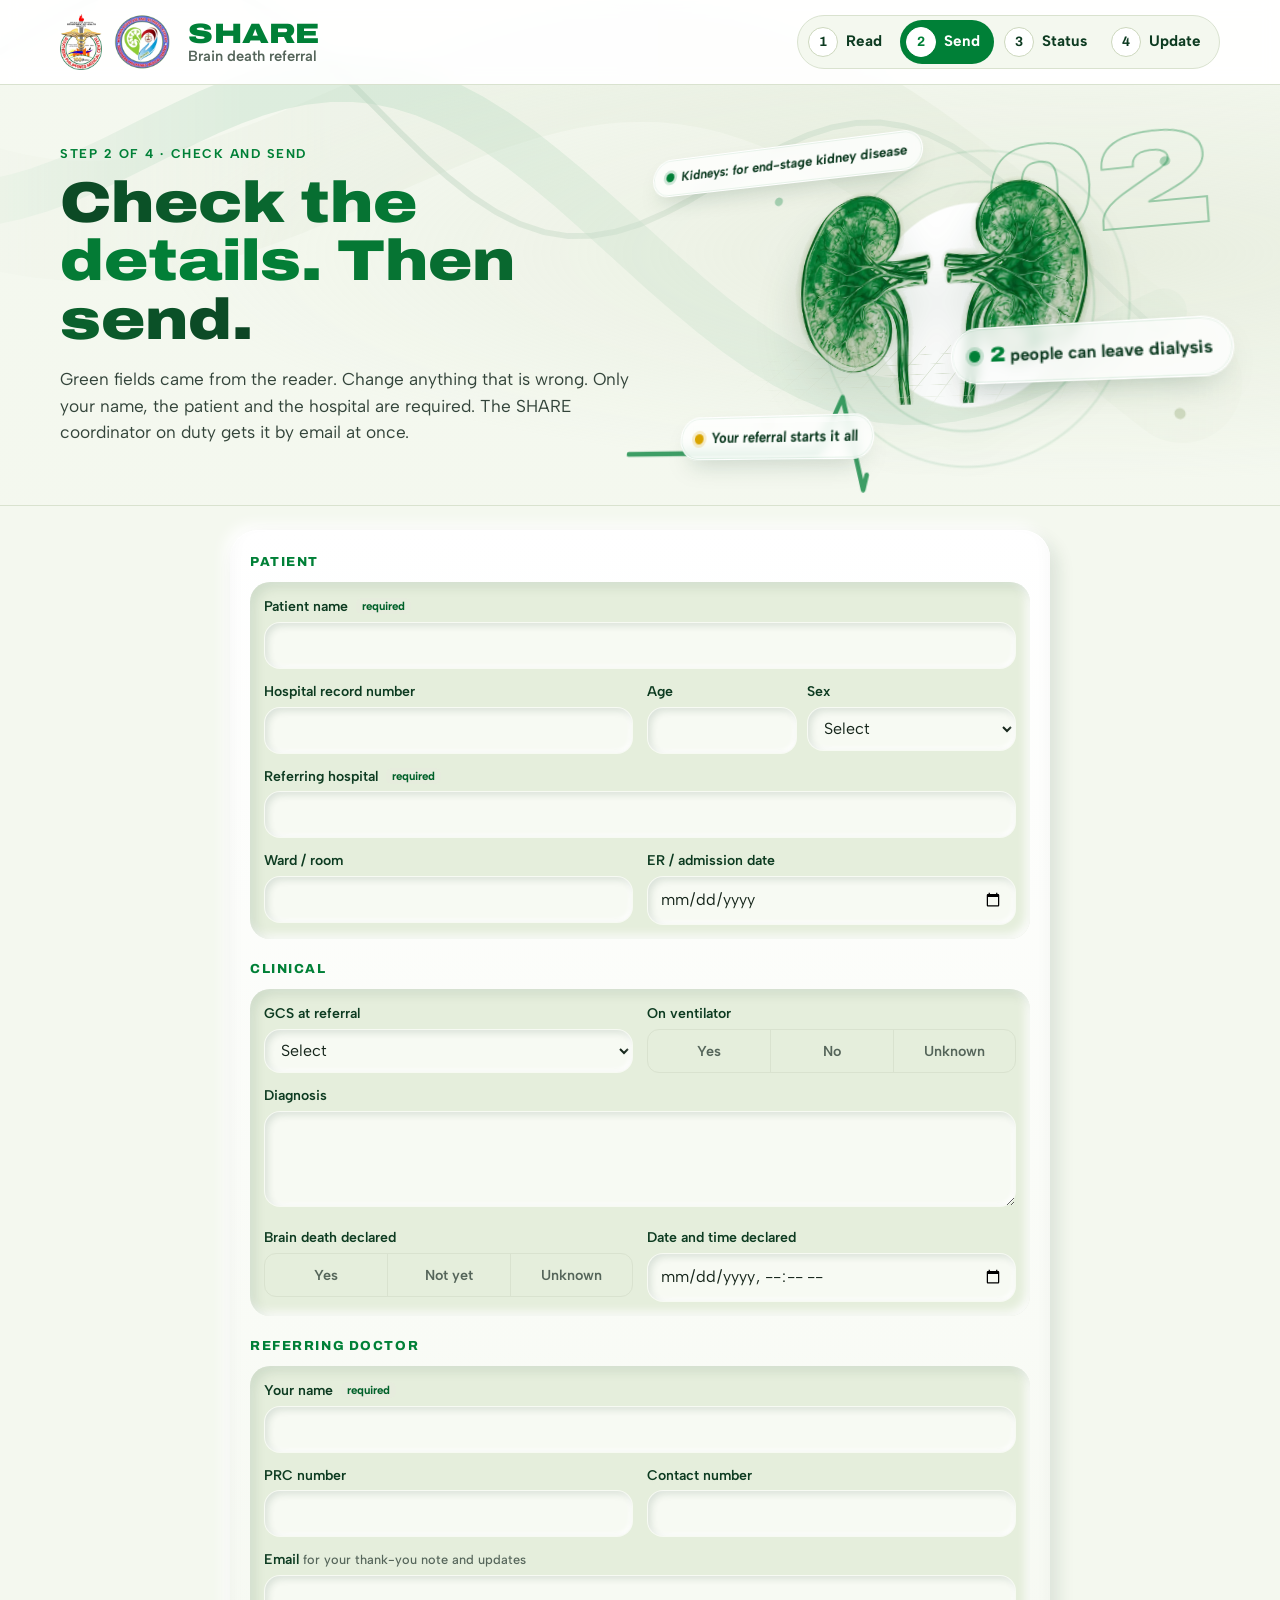
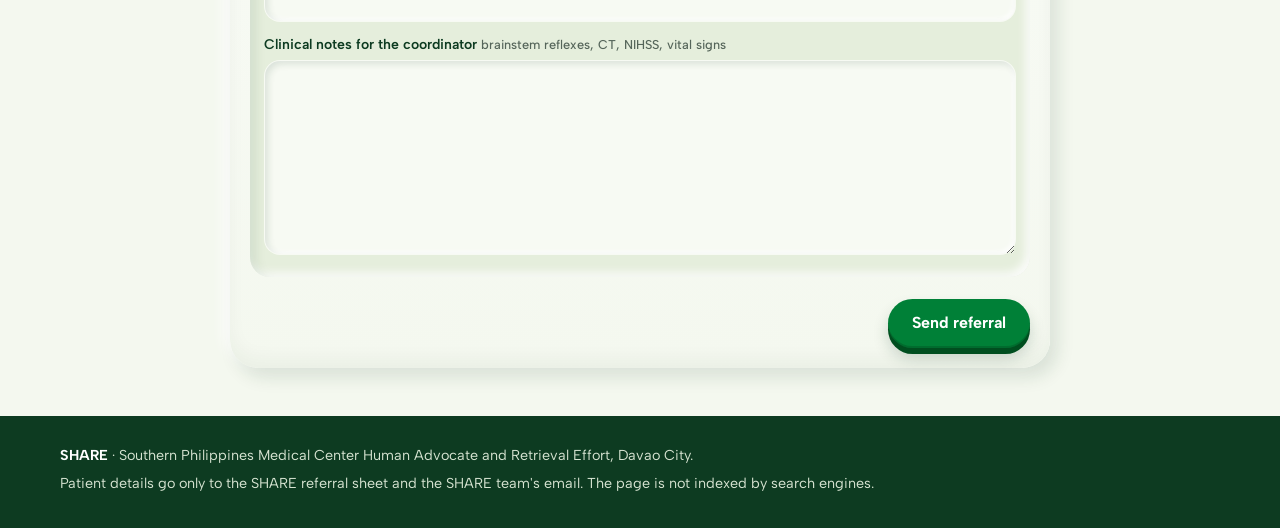
==== commit 04773ea3: "Read page: upload Word, Excel, CSV or text files read offline, and speak via the browser speech serv" ====
--- a/form.html
+++ b/form.html
@@ -11,9 +11,9 @@
   <link rel="preconnect" href="https://fonts.googleapis.com" />
   <link rel="preconnect" href="https://fonts.gstatic.com" crossorigin />
   <link href="https://fonts.googleapis.com/css2?family=Albert+Sans:wght@400;500;600;700&family=Archivo:wdth,wght@62..125,500..900&display=swap" rel="stylesheet" />
-  <link rel="stylesheet" href="css/styles.css?v=19" />
+  <link rel="stylesheet" href="css/styles.css?v=20" />
   <link rel="preload" as="image" href="assets/art/kidneys.webp" />
-  <script src="js/config.js?v=8"></script>
+  <script src="js/config.js?v=9"></script>
   <script>if (!window.SHARE_CONFIG.ENDPOINT) document.documentElement.classList.add('is-demo');</script>
 </head>
 <body class="page-form">
@@ -49,7 +49,7 @@
     <section class="hero" data-hero aria-labelledby="hero-title">
       <div class="wrap hero-grid">
         <div class="hero-copy">
-          <p class="kicker">Step 2 of 3 · Check and send</p>
+          <p class="kicker">Step 2 of 4 · Check and send</p>
           <h1 id="hero-title">Check the details. Then send.</h1>
           <p class="lede">Green fields came from the reader. Change anything that is wrong. Only your name, the patient and the hospital are required. The SHARE coordinator on duty gets it by email at once.</p>
           <p class="demo-banner">Preview mode: no referral leaves this browser.</p>
--- a/css/styles.css
+++ b/css/styles.css
@@ -439,3 +439,10 @@
 .organ-stack img.is-on { opacity: 1; }
 .organ-stack.is-morphing img { filter: url(#organ-morph); will-change: opacity, transform; }
 .chip-1 [data-organ-label] { display: inline-block; }
+
+/* Reader composer: upload and speak */
+.composer-tools { display: flex; gap: 8px; flex-wrap: wrap; }
+.upload-btn { cursor: pointer; }
+.composer-note { margin: 8px 2px 0; font-size: 0.8rem; color: var(--muted); }
+#mic-btn.is-live { background: #b3261e; color: #fff; box-shadow: 0 4px 0 #7a1813, 0 0 0 4px rgba(179, 38, 30, 0.18); animation: mic-pulse 1.2s ease-in-out infinite; }
+@keyframes mic-pulse { 50% { box-shadow: 0 4px 0 #7a1813, 0 0 0 9px rgba(179, 38, 30, 0.08); } }
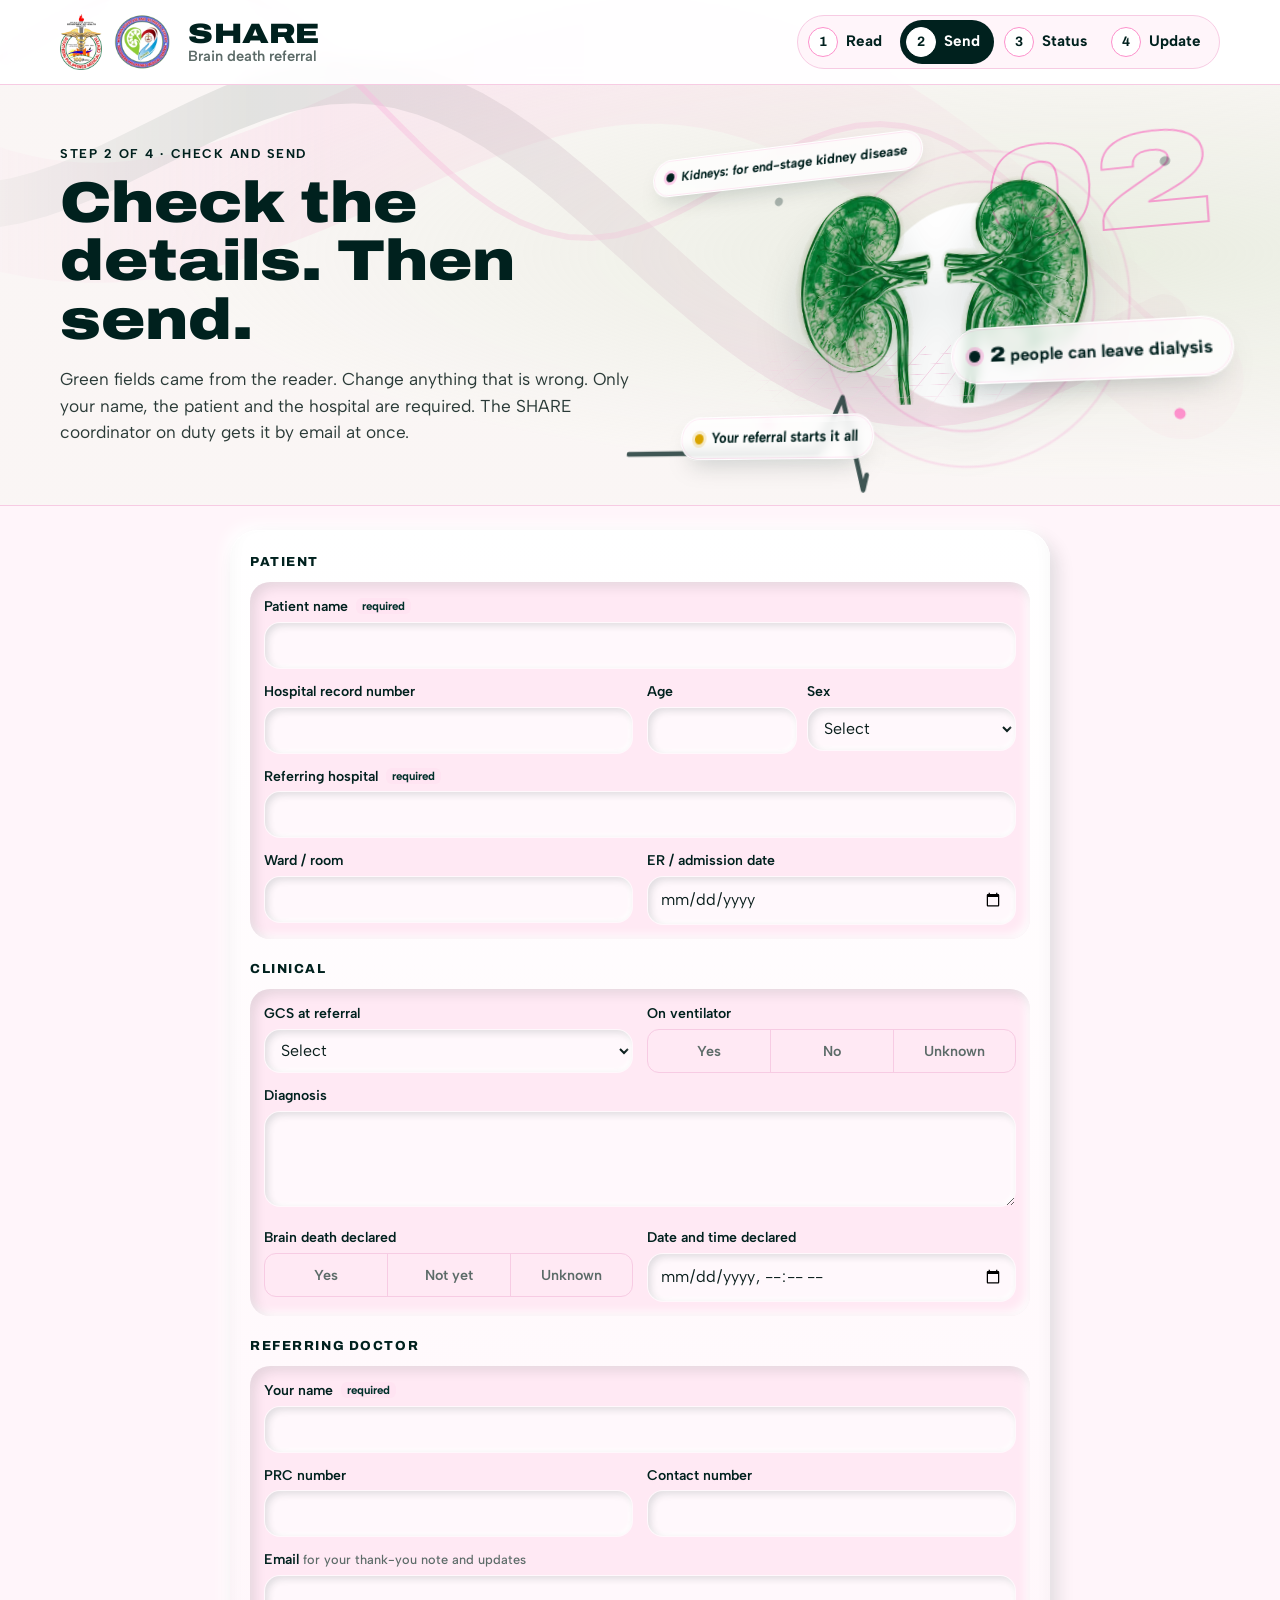
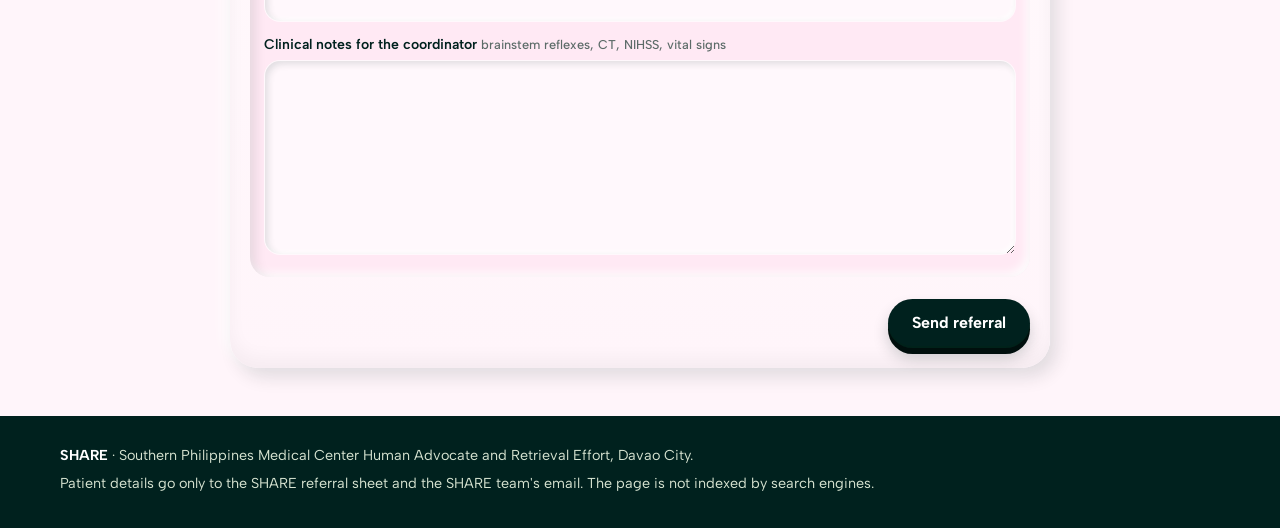
==== commit 253e41e4: "New colour scheme: deep blue, bubblegum pink and blush peach" ====
--- a/form.html
+++ b/form.html
@@ -6,12 +6,12 @@
   <title>Check and send · SHARE</title>
   <meta name="description" content="Check the referral details and send them to the SHARE team." />
   <meta name="robots" content="noindex, nofollow" />
-  <meta name="theme-color" content="#008037" />
+  <meta name="theme-color" content="#00211E" />
   <link rel="icon" type="image/png" href="assets/favicon.png" />
   <link rel="preconnect" href="https://fonts.googleapis.com" />
   <link rel="preconnect" href="https://fonts.gstatic.com" crossorigin />
   <link href="https://fonts.googleapis.com/css2?family=Albert+Sans:wght@400;500;600;700&family=Archivo:wdth,wght@62..125,500..900&display=swap" rel="stylesheet" />
-  <link rel="stylesheet" href="css/styles.css?v=20" />
+  <link rel="stylesheet" href="css/styles.css?v=21" />
   <link rel="preload" as="image" href="assets/art/kidneys.webp" />
   <script src="js/config.js?v=9"></script>
   <script>if (!window.SHARE_CONFIG.ENDPOINT) document.documentElement.classList.add('is-demo');</script>
@@ -240,7 +240,7 @@
 
   <script src="js/vendor/anime.umd.min.js?v=4.5.0"></script>
   <script src="js/common.js?v=3"></script>
-  <script src="js/ribbon.js?v=6"></script>
+  <script src="js/ribbon.js?v=7"></script>
   <script src="js/motion.js?v=8"></script>
   <script src="js/clickfx.js?v=3"></script>
   <script src="js/form-page.js?v=2"></script>
--- a/css/styles.css
+++ b/css/styles.css
@@ -1,16 +1,19 @@
 :root {
+  --accent: #FB039E;
+  --accent-soft: #FD91CC;
+  --blush: #FFE4F2;
   --topbar-h: 84px;
-  --green: #008037;
-  --green-deep: #00612a;
-  --green-ink: #0d3b21;
-  --sage: #cdd8be;
-  --sage-soft: #e6ecdd;
-  --mist: #f4f8ef;
+  --green: #00211E;
+  --green-deep: #00302B;
+  --green-ink: #00211E;
+  --sage: #FD91CC;
+  --sage-soft: #FFE4F2;
+  --mist: #FFF5FA;
   --paper: #ffffff;
-  --ink: #16261b;
-  --text: #33443a;
-  --muted: #55655a;
-  --line: #d9e2cf;
+  --ink: #0B1F1D;
+  --text: #2A3A37;
+  --muted: #5C6B68;
+  --line: #F7CBE3;
   --error: #b3261e;
   --error-soft: #fbeceb;
   --warn: #8a5a00;
@@ -71,10 +74,10 @@
   background: linear-gradient(var(--line) 1px, transparent 1px) 0 0 / 28px 28px, linear-gradient(90deg, var(--line) 1px, transparent 1px) 0 0 / 28px 28px; opacity: 0.8;
   -webkit-mask-image: radial-gradient(closest-side, #000 40%, transparent); mask-image: radial-gradient(closest-side, #000 40%, transparent); }
 .ring { left: 50%; top: 50%; width: 78%; aspect-ratio: 1; margin: -39% 0 0 -39%; border-radius: 50%; transform: translateZ(-40px);
-  background: radial-gradient(closest-side, var(--paper) 52%, transparent 53%, transparent 63%, rgba(0, 128, 55, 0.14) 64%, transparent 65%, transparent 80%, rgba(0, 128, 55, 0.10) 81%, transparent 82%); }
-.numeral { right: 2%; top: -2%; font-family: var(--font-display); font-weight: 900; font-stretch: 125%; font-size: clamp(5rem, 11vw, 9rem); line-height: 1; color: transparent; -webkit-text-stroke: 2px rgba(0, 128, 55, 0.35);
+  background: radial-gradient(closest-side, var(--paper) 52%, transparent 53%, transparent 63%, rgba(251, 3, 158, 0.14) 64%, transparent 65%, transparent 80%, rgba(251, 3, 158, 0.10) 81%, transparent 82%); }
+.numeral { right: 2%; top: -2%; font-family: var(--font-display); font-weight: 900; font-stretch: 125%; font-size: clamp(5rem, 11vw, 9rem); line-height: 1; color: transparent; -webkit-text-stroke: 2px rgba(251, 3, 158, 0.35);
   transform: translateZ(-20px) translateY(calc(var(--p) * 60px)); }
-.organ { left: 50%; top: 50%; width: 62%; height: auto; margin: -31% 0 0 -31%; transform: translateZ(60px) translateY(calc(var(--p) * -50px)); filter: drop-shadow(0 30px 24px rgba(13, 59, 33, 0.22)); }
+.organ { left: 50%; top: 50%; width: 62%; height: auto; margin: -31% 0 0 -31%; transform: translateZ(60px) translateY(calc(var(--p) * -50px)); filter: drop-shadow(0 30px 24px rgba(0, 33, 30, 0.22)); }
 .pulse { left: -6%; right: -6%; top: 74%; width: 112%; height: auto; overflow: visible; transform: translateZ(100px) translateY(calc(var(--p) * -30px)); }
 .pulse path { fill: none; stroke: var(--green); stroke-width: 3; stroke-linecap: round; stroke-linejoin: round; opacity: 0.75;
   stroke-dasharray: 420 580; stroke-dashoffset: 0; }
@@ -88,10 +91,10 @@
 .orbit i:nth-child(6) { --a: 300deg; opacity: 0.3; }
 .glass { display: inline-flex; align-items: center; gap: 8px; padding: 8px 14px; border-radius: 999px; white-space: nowrap;
   font-size: 0.82rem; font-weight: 700; color: var(--green-ink); background: rgba(255, 255, 255, 0.78); border: 1px solid rgba(255, 255, 255, 0.9);
-  box-shadow: 0 10px 24px -12px rgba(13, 59, 33, 0.35), inset 0 0 0 1px rgba(0, 128, 55, 0.08); backdrop-filter: blur(6px); }
+  box-shadow: 0 10px 24px -12px rgba(0, 33, 30, 0.35), inset 0 0 0 1px rgba(251, 3, 158, 0.08); backdrop-filter: blur(6px); }
 .glass strong { font-family: var(--font-display); font-weight: 900; font-stretch: 115%; font-size: 1.25em; color: var(--green); font-variant-numeric: tabular-nums; }
 .glass b { width: 9px; height: 9px; border-radius: 50%; flex: none; }
-.dot-ok { background: var(--green); box-shadow: 0 0 0 3px rgba(0, 128, 55, 0.18); }
+.dot-ok { background: var(--green); box-shadow: 0 0 0 3px rgba(251, 3, 158, 0.18); }
 .dot-wait { background: #d9a400; box-shadow: 0 0 0 3px rgba(217, 164, 0, 0.2); }
 .dot-idle { background: var(--line); }
 .chip-1 { left: 0; top: 14%; transform: translateZ(140px) translateY(calc(var(--p) * -130px)); }
@@ -113,16 +116,16 @@
 .reader-grid { grid-template-columns: minmax(0, 7fr) minmax(0, 5fr); }
 .form-wrap { max-width: 900px; }
 .panel {
-  background: linear-gradient(180deg, #ffffff 0%, #f4f8ef 100%);
+  background: linear-gradient(180deg, #ffffff 0%, #FFF5FA 100%);
   border: 0;
   border-radius: 28px;
   box-shadow:
     inset 0 1px 0 #fff,
-    inset 0 -10px 18px rgba(13, 59, 33, 0.04),
-    7px 9px 18px rgba(13, 59, 33, 0.12),
+    inset 0 -10px 18px rgba(0, 33, 30, 0.04),
+    7px 9px 18px rgba(0, 33, 30, 0.12),
     -6px -6px 14px rgba(255, 255, 255, 0.92);
 }
-.panel-head { display: flex; gap: 12px; align-items: flex-start; padding: 18px 20px 14px; box-shadow: inset 0 -1px 0 rgba(13, 59, 33, 0.08); }
+.panel-head { display: flex; gap: 12px; align-items: flex-start; padding: 18px 20px 14px; box-shadow: inset 0 -1px 0 rgba(0, 33, 30, 0.08); }
 .panel-head .icon { color: var(--green); margin-top: 4px; }
 .panel-head h2 { margin: 0; font-size: 1.15rem; font-stretch: 110%; font-weight: 800; }
 .panel-sub { margin: 2px 0 0; font-size: 0.9rem; color: var(--muted); }
@@ -139,12 +142,12 @@
 .found-list:not(:empty) {
   padding: 6px 12px;
   border-radius: 18px;
-  background: #e5eedc;
-  box-shadow:
-    inset 4px 4px 10px rgba(13, 59, 33, 0.1),
+  background: #FFE9F4;
+  box-shadow:
+    inset 4px 4px 10px rgba(0, 33, 30, 0.1),
     inset -3px -3px 8px rgba(255, 255, 255, 0.9);
 }
-.found-row { display: grid; grid-template-columns: minmax(0, 2fr) minmax(0, 3fr); gap: 10px; padding: 8px 0; border-bottom: 1px solid rgba(13, 59, 33, 0.08); animation: msg-in 260ms var(--ease-out) both; }
+.found-row { display: grid; grid-template-columns: minmax(0, 2fr) minmax(0, 3fr); gap: 10px; padding: 8px 0; border-bottom: 1px solid rgba(0, 33, 30, 0.08); animation: msg-in 260ms var(--ease-out) both; }
 .found-row dt { font-size: 0.85rem; font-weight: 600; color: var(--muted); }
 .found-row dd { margin: 0; font-weight: 600; color: var(--ink); overflow-wrap: anywhere; white-space: pre-line; }
 .found-row.is-long { grid-template-columns: 1fr; gap: 4px; }
@@ -152,7 +155,7 @@
 .found-missing p { margin: 12px 0 0; font-size: 0.9rem; color: var(--muted); }
 .found-foot { display: flex; justify-content: flex-end; gap: 10px; padding: 14px 20px 18px; border-top: 1px solid var(--line); flex-wrap: wrap; }
 .found-foot .btn-primary { flex: 1 1 auto; }
-.filled-note { margin: 0; padding: 12px 16px; border-radius: 14px; background: #eaf6ea; border: 1px solid #7cb98c; color: var(--green-ink); font-size: 0.95rem; }
+.filled-note { margin: 0; padding: 12px 16px; border-radius: 14px; background: #FFE9F5; border: 1px solid #FB8CC9; color: var(--green-ink); font-size: 0.95rem; }
 .msg { max-width: 92%; padding: 10px 14px; border-radius: 14px; font-size: 0.95rem; animation: msg-in 260ms var(--ease-out) both; overflow-wrap: anywhere; }
 .msg p { margin: 0; }
 .msg p + p, .msg ul + p, .msg p + ul { margin-top: 6px; }
@@ -167,17 +170,17 @@
 .chips { display: flex; flex-wrap: wrap; gap: 6px; margin-top: 8px; }
 .chip { font-size: 0.8rem; padding: 3px 9px; border-radius: 999px; background: var(--sage-soft); color: var(--green-ink); font-weight: 600; }
 .chip-miss { background: var(--error-soft); color: var(--error); }
-.composer { box-shadow: inset 0 1px 0 rgba(13, 59, 33, 0.08); padding: 12px 12px 16px; }
+.composer { box-shadow: inset 0 1px 0 rgba(0, 33, 30, 0.08); padding: 12px 12px 16px; }
 .composer textarea { width: 100%; resize: vertical; min-height: 92px; max-height: 240px; }
 .composer-row { display: flex; justify-content: space-between; align-items: center; margin-top: 8px; gap: 8px; }
 
 /* Inputs */
 input, select, textarea {
-  font: inherit; color: var(--ink); background: #f7faf3;
+  font: inherit; color: var(--ink); background: #FFF8FC;
   border: 1.5px solid transparent; border-radius: 16px; padding: 10px 12px; min-height: 44px; width: 100%;
   transition: border-color 160ms ease, box-shadow 160ms ease, background-color 600ms ease;
   box-shadow:
-    inset 3px 3px 7px rgba(13, 59, 33, 0.12),
+    inset 3px 3px 7px rgba(0, 33, 30, 0.12),
     inset -2px -2px 5px rgba(255, 255, 255, 0.95);
 }
 input:hover, select:hover, textarea:hover { border-color: #b8c7a8; }
@@ -185,11 +188,11 @@
   outline: none;
   border-color: var(--green);
   box-shadow:
-    inset 3px 3px 7px rgba(13, 59, 33, 0.1),
+    inset 3px 3px 7px rgba(0, 33, 30, 0.1),
     inset -2px -2px 5px rgba(255, 255, 255, 0.95),
-    0 0 0 3px rgba(0, 128, 55, 0.28);
-}
-.filled { background-color: #eaf6ea; border-color: #7cb98c; }
+    0 0 0 3px rgba(251, 3, 158, 0.28);
+}
+.filled { background-color: #FFE9F5; border-color: #FB8CC9; }
 .invalid input, .invalid select, .invalid textarea { border-color: var(--error); box-shadow: inset 3px 3px 7px rgba(179, 38, 30, 0.12), 0 0 0 3px rgba(179, 38, 30, 0.2); }
 
 /* Form */
@@ -203,9 +206,9 @@
   gap: 12px 14px;
   padding: 14px;
   border-radius: 20px;
-  background: #e5eedc;
-  box-shadow:
-    inset 5px 5px 12px rgba(13, 59, 33, 0.1),
+  background: #FFE9F4;
+  box-shadow:
+    inset 5px 5px 12px rgba(0, 33, 30, 0.1),
     inset -4px -4px 10px rgba(255, 255, 255, 0.92);
 }
 .span-2 { grid-column: span 2; }
@@ -222,7 +225,7 @@
 .seg label + label span { border-left: 1px solid var(--line); }
 .seg input:checked + span { background: var(--green); color: #fff; }
 .seg input:focus-visible + span { box-shadow: inset 0 0 0 3px var(--green-ink); }
-.seg.filled { border-color: #7cb98c; }
+.seg.filled { border-color: #FB8CC9; }
 .hp { position: absolute; left: -9999px; }
 .form-foot { display: flex; align-items: center; justify-content: space-between; gap: 16px; padding-top: 16px; flex-wrap: wrap; }
 .form-msg { margin: 0; font-size: 0.92rem; color: var(--error); font-weight: 600; flex: 1 1 220px; }
@@ -235,60 +238,60 @@
   transition: box-shadow 140ms ease, background 160ms ease, opacity 160ms ease;
 }
 .btn-primary, .btn-send {
-  background: #008037;
+  background: #00211E;
   color: #fff;
   box-shadow:
     inset 0 -2px 0 rgba(0, 40, 16, 0.22),
-    0 6px 0 #004e1f,
-    0 10px 16px rgba(13, 59, 33, 0.2);
+    0 6px 0 #000F0D,
+    0 10px 16px rgba(0, 33, 30, 0.2);
 }
 .btn-primary { padding: 12px 24px; font-size: 1rem; }
 .btn-send { padding: 10px 18px; }
 .btn-primary:hover, .btn-send:hover {
-  background: #00702f;
+  background: #00302B;
   box-shadow:
     inset 0 -2px 0 rgba(0, 40, 16, 0.22),
-    0 7px 0 #004018,
-    0 14px 18px rgba(13, 59, 33, 0.24);
+    0 7px 0 #000F0D,
+    0 14px 18px rgba(0, 33, 30, 0.24);
 }
 .btn-primary:active, .btn-send:active {
   box-shadow:
     inset 0 3px 6px rgba(0, 30, 12, 0.35),
-    0 1px 0 #004e1f;
+    0 1px 0 #000F0D;
 }
 .btn-primary:disabled, .btn-send:disabled {
   opacity: 0.6; cursor: progress;
-  box-shadow: 0 2px 0 #004e1f;
+  box-shadow: 0 2px 0 #000F0D;
 }
 /* Ghost buttons: sage clay, no white face. */
 .btn-ghost {
-  background: #dde8d2;
+  background: #FFE4F2;
   color: var(--green-ink);
   padding: 8px 16px;
   box-shadow:
-    inset 0 -2px 0 rgba(13, 59, 33, 0.08),
+    inset 0 -2px 0 rgba(0, 33, 30, 0.08),
     0 4px 0 #a9be98,
-    0 8px 14px rgba(13, 59, 33, 0.12);
+    0 8px 14px rgba(0, 33, 30, 0.12);
 }
 .btn-ghost:hover {
   background: #d1e0c3;
   box-shadow:
-    inset 0 -2px 0 rgba(13, 59, 33, 0.08),
+    inset 0 -2px 0 rgba(0, 33, 30, 0.08),
     0 5px 0 #9bb389,
-    0 10px 16px rgba(13, 59, 33, 0.14);
+    0 10px 16px rgba(0, 33, 30, 0.14);
 }
 .btn-ghost:active {
   box-shadow:
-    inset 0 3px 6px rgba(13, 59, 33, 0.18),
+    inset 0 3px 6px rgba(0, 33, 30, 0.18),
     0 1px 0 #a9be98;
 }
 /* Click burst particles (js/clickfx.js). */
 .burst { position: fixed; left: 0; top: 0; width: 0; height: 0; pointer-events: none; z-index: 60; }
-.burst i { position: absolute; left: -5px; top: -5px; width: 10px; height: 10px; border-radius: 50%; background: #008037; box-shadow: 0 0 8px rgba(0, 128, 55, 0.55); }
-.burst i.is-sage { background: #9cc48a; box-shadow: 0 0 8px rgba(156, 196, 138, 0.7); }
-.burst i.is-ring { width: 16px; height: 16px; left: -8px; top: -8px; background: transparent; border: 2px solid #008037; box-shadow: none; }
-.burst i.is-ring.is-sage { border-color: #9cc48a; }
-.burst i.is-spark { width: 3px; height: 12px; left: -1.5px; top: -6px; border-radius: 2px; background: #00612a; }
+.burst i { position: absolute; left: -5px; top: -5px; width: 10px; height: 10px; border-radius: 50%; background: #00211E; box-shadow: 0 0 8px rgba(251, 3, 158, 0.55); }
+.burst i.is-sage { background: #FD91CC; box-shadow: 0 0 8px rgba(156, 196, 138, 0.7); }
+.burst i.is-ring { width: 16px; height: 16px; left: -8px; top: -8px; background: transparent; border: 2px solid #00211E; box-shadow: none; }
+.burst i.is-ring.is-sage { border-color: #FD91CC; }
+.burst i.is-spark { width: 3px; height: 12px; left: -1.5px; top: -6px; border-radius: 2px; background: #00302B; }
 .spinner { display: none; width: 18px; height: 18px; border: 2.5px solid rgba(255, 255, 255, 0.4); border-top-color: #fff; border-radius: 50%; animation: spin 700ms linear infinite; }
 .busy .spinner { display: inline-block; }
 
@@ -301,8 +304,8 @@
 .ok-quiet { color: var(--green-deep); font-weight: 600; }
 .ref-box {
   display: inline-flex; align-items: center; gap: 12px; margin: 10px 0; padding: 10px 12px 10px 18px;
-  border: 0; border-radius: 18px; background: #e5eedc; flex-wrap: wrap; justify-content: center;
-  box-shadow: inset 4px 4px 8px rgba(13, 59, 33, 0.1), inset -3px -3px 6px rgba(255, 255, 255, 0.9);
+  border: 0; border-radius: 18px; background: #FFE9F4; flex-wrap: wrap; justify-content: center;
+  box-shadow: inset 4px 4px 8px rgba(0, 33, 30, 0.1), inset -3px -3px 6px rgba(255, 255, 255, 0.9);
 }
 .ref-box span { font-size: 0.8rem; text-transform: uppercase; letter-spacing: 0.12em; color: var(--muted); font-weight: 700; }
 .ref-box b { font-family: ui-monospace, "Cascadia Mono", Consolas, monospace; font-size: 1.35rem; color: var(--green-ink); letter-spacing: 0.04em; }
@@ -318,15 +321,15 @@
 .status-result { margin-top: 18px; max-width: 760px; }
 .steps {
   list-style: none; margin: 0; padding: 18px; display: grid; grid-template-columns: repeat(4, minmax(0, 1fr)); gap: 8px;
-  background: #e5eedc; border: 0; border-radius: 20px;
-  box-shadow: inset 4px 4px 10px rgba(13, 59, 33, 0.1), inset -3px -3px 8px rgba(255, 255, 255, 0.9);
+  background: #FFE9F4; border: 0; border-radius: 20px;
+  box-shadow: inset 4px 4px 10px rgba(0, 33, 30, 0.1), inset -3px -3px 8px rgba(255, 255, 255, 0.9);
 }
 .steps li { position: relative; padding-top: 22px; font-size: 0.88rem; font-weight: 600; color: var(--muted); }
 .steps li::before { content: ""; position: absolute; top: 4px; left: 0; right: 0; height: 6px; border-radius: 6px; background: var(--line); }
 .steps li.done { color: var(--green-ink); }
 .steps li.done::before { background: var(--green); }
 .steps li.now { color: var(--green); }
-.steps li.now::before { background: var(--green); box-shadow: 0 0 0 4px rgba(0, 128, 55, 0.18); }
+.steps li.now::before { background: var(--green); box-shadow: 0 0 0 4px rgba(251, 3, 158, 0.18); }
 .status-meta { margin: 10px 0 0; font-size: 0.9rem; color: var(--muted); }
 .status-card { animation: msg-in 320ms var(--ease-out) both; }
 .status-card .steps { margin-top: 12px; }
@@ -396,9 +399,9 @@
 /* Flowing ribbon background (js/ribbon.js). Fixed behind the content on every page. */
 .ribbon-bg { position: fixed; inset: 0; width: 100%; height: 100%; z-index: 0; pointer-events: none; opacity: 0.45; }
 .ribbon-bg.is-landing { position: absolute; top: 0; left: 0; right: 0; bottom: auto; opacity: 0.9; }
-.ribbon-head { fill: #008037; filter: drop-shadow(0 0 8px rgba(0, 128, 55, 0.55)); }
-.ribbon-dot { fill: #008037; filter: drop-shadow(0 0 6px rgba(0, 128, 55, 0.7)); }
-.ribbon-dot.is-sage { fill: #9cc48a; }
+.ribbon-head { fill: #00211E; filter: drop-shadow(0 0 8px rgba(251, 3, 158, 0.55)); }
+.ribbon-dot { fill: #00211E; filter: drop-shadow(0 0 6px rgba(251, 3, 158, 0.7)); }
+.ribbon-dot.is-sage { fill: #FD91CC; }
 @media (prefers-reduced-motion: reduce) { .ribbon-head, .ribbon-dot { display: none; } }
 main, .footer { position: relative; z-index: 1; }
 .hero { background: radial-gradient(120% 90% at 85% 40%, rgba(230, 236, 221, 0.85) 0%, rgba(244, 248, 239, 0.45) 60%); }
@@ -416,10 +419,10 @@
 .for-ref { font-family: ui-monospace, "Cascadia Mono", Consolas, monospace; font-size: 0.95rem; color: var(--green); margin-left: 6px; }
 .find-help { margin-top: 10px; }
 .found-refs { display: grid; gap: 10px; margin-top: 14px; }
-.ref-card { display: flex; gap: 12px; align-items: center; padding: 12px 14px; border-radius: 16px; background: #f7faf3; cursor: pointer;
-  box-shadow: inset 3px 3px 7px rgba(13, 59, 33, 0.08), inset -2px -2px 5px rgba(255, 255, 255, 0.95); border: 1.5px solid transparent; }
+.ref-card { display: flex; gap: 12px; align-items: center; padding: 12px 14px; border-radius: 16px; background: #FFF8FC; cursor: pointer;
+  box-shadow: inset 3px 3px 7px rgba(0, 33, 30, 0.08), inset -2px -2px 5px rgba(255, 255, 255, 0.95); border: 1.5px solid transparent; }
 .ref-card input { width: 20px; height: 20px; min-height: 0; accent-color: var(--green); flex: none; box-shadow: none; }
-.ref-card:has(input:checked) { border-color: var(--green); background: #eaf6ea; }
+.ref-card:has(input:checked) { border-color: var(--green); background: #FFE9F5; }
 .ref-body { display: grid; gap: 2px; }
 .ref-body b { font-family: ui-monospace, "Cascadia Mono", Consolas, monospace; color: var(--green-ink); }
 .ref-body small { color: var(--muted); }
@@ -427,10 +430,10 @@
 .paste-update label { display: block; font-size: 0.88rem; font-weight: 600; color: var(--green-ink); margin-bottom: 4px; }
 .paste-update textarea { min-height: 96px; resize: vertical; }
 .checks { display: flex; flex-wrap: wrap; gap: 12px; }
-.check { display: inline-flex; align-items: center; gap: 10px; min-height: 44px; padding: 8px 14px; border-radius: 14px; background: #f7faf3; cursor: pointer; font-weight: 600; color: var(--green-ink);
-  box-shadow: inset 3px 3px 7px rgba(13, 59, 33, 0.08), inset -2px -2px 5px rgba(255, 255, 255, 0.95); }
+.check { display: inline-flex; align-items: center; gap: 10px; min-height: 44px; padding: 8px 14px; border-radius: 14px; background: #FFF8FC; cursor: pointer; font-weight: 600; color: var(--green-ink);
+  box-shadow: inset 3px 3px 7px rgba(0, 33, 30, 0.08), inset -2px -2px 5px rgba(255, 255, 255, 0.95); }
 .check input { width: 20px; height: 20px; min-height: 0; accent-color: var(--green); box-shadow: none; }
-.check:has(input:checked) { background: #eaf6ea; outline: 1.5px solid #7cb98c; }
+.check:has(input:checked) { background: #FFE9F5; outline: 1.5px solid #FB8CC9; }
 .status-update { margin-top: 14px; }
 
 /* Landing hero organ morph (js/motion.js). The stack keeps the organ box square; images cross-fade inside it. */
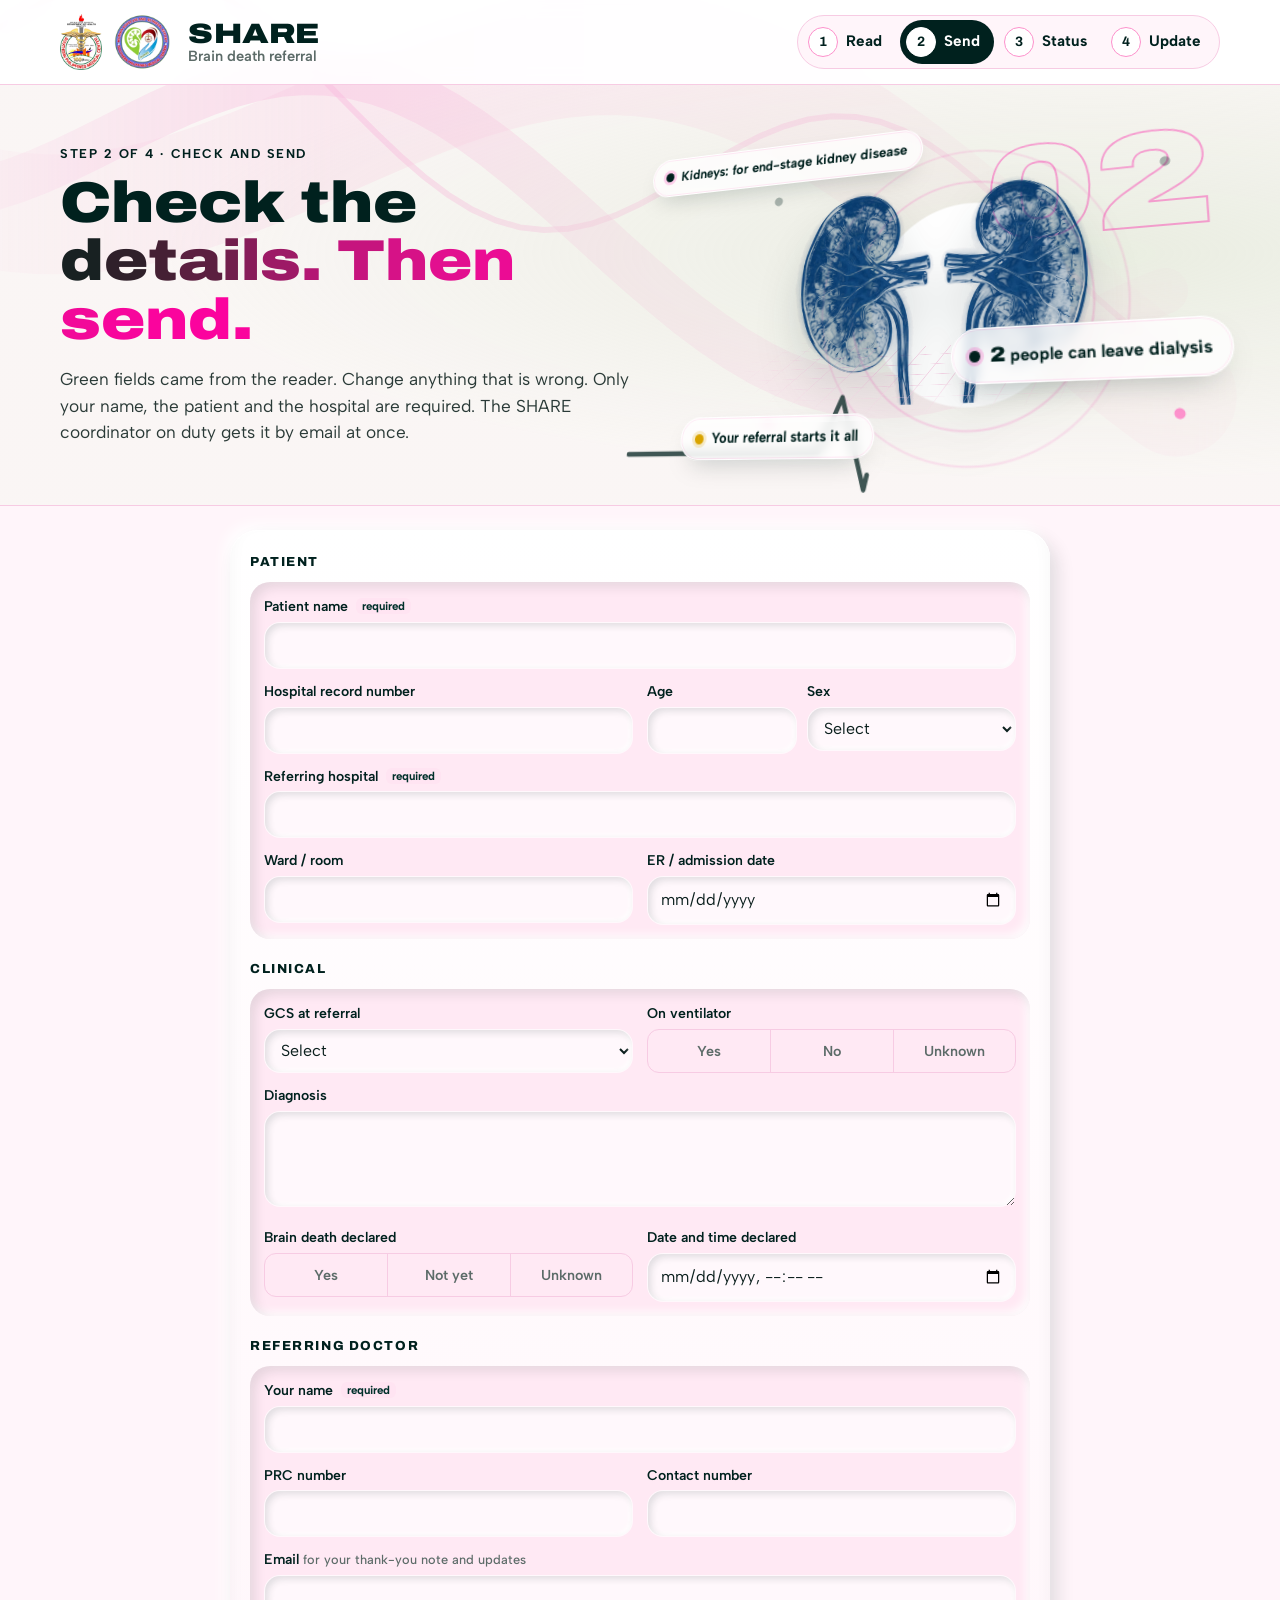
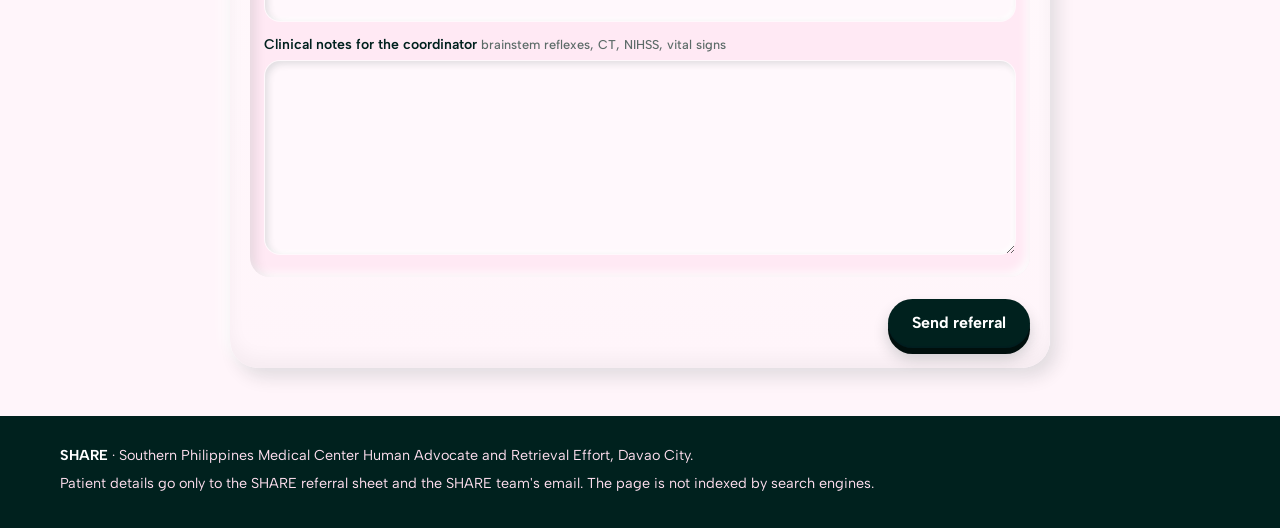
==== commit 87e6d4de: "Deep blue organ art, pink ribbons and animations, remove remaining greens" ====
--- a/form.html
+++ b/form.html
@@ -11,7 +11,7 @@
   <link rel="preconnect" href="https://fonts.googleapis.com" />
   <link rel="preconnect" href="https://fonts.gstatic.com" crossorigin />
   <link href="https://fonts.googleapis.com/css2?family=Albert+Sans:wght@400;500;600;700&family=Archivo:wdth,wght@62..125,500..900&display=swap" rel="stylesheet" />
-  <link rel="stylesheet" href="css/styles.css?v=21" />
+  <link rel="stylesheet" href="css/styles.css?v=24" />
   <link rel="preload" as="image" href="assets/art/kidneys.webp" />
   <script src="js/config.js?v=9"></script>
   <script>if (!window.SHARE_CONFIG.ENDPOINT) document.documentElement.classList.add('is-demo');</script>
@@ -240,9 +240,9 @@
 
   <script src="js/vendor/anime.umd.min.js?v=4.5.0"></script>
   <script src="js/common.js?v=3"></script>
-  <script src="js/ribbon.js?v=7"></script>
-  <script src="js/motion.js?v=8"></script>
-  <script src="js/clickfx.js?v=3"></script>
+  <script src="js/ribbon.js?v=8"></script>
+  <script src="js/motion.js?v=9"></script>
+  <script src="js/clickfx.js?v=4"></script>
   <script src="js/form-page.js?v=2"></script>
 </body>
 </html>
--- a/css/styles.css
+++ b/css/styles.css
@@ -183,7 +183,7 @@
     inset 3px 3px 7px rgba(0, 33, 30, 0.12),
     inset -2px -2px 5px rgba(255, 255, 255, 0.95);
 }
-input:hover, select:hover, textarea:hover { border-color: #b8c7a8; }
+input:hover, select:hover, textarea:hover { border-color: #F7C6E4; }
 input:focus, select:focus, textarea:focus {
   outline: none;
   border-color: var(--green);
@@ -241,7 +241,7 @@
   background: #00211E;
   color: #fff;
   box-shadow:
-    inset 0 -2px 0 rgba(0, 40, 16, 0.22),
+    inset 0 -2px 0 rgba(0, 20, 40, 0.22),
     0 6px 0 #000F0D,
     0 10px 16px rgba(0, 33, 30, 0.2);
 }
@@ -250,13 +250,13 @@
 .btn-primary:hover, .btn-send:hover {
   background: #00302B;
   box-shadow:
-    inset 0 -2px 0 rgba(0, 40, 16, 0.22),
+    inset 0 -2px 0 rgba(0, 20, 40, 0.22),
     0 7px 0 #000F0D,
     0 14px 18px rgba(0, 33, 30, 0.24);
 }
 .btn-primary:active, .btn-send:active {
   box-shadow:
-    inset 0 3px 6px rgba(0, 30, 12, 0.35),
+    inset 0 3px 6px rgba(0, 20, 40, 0.35),
     0 1px 0 #000F0D;
 }
 .btn-primary:disabled, .btn-send:disabled {
@@ -270,26 +270,26 @@
   padding: 8px 16px;
   box-shadow:
     inset 0 -2px 0 rgba(0, 33, 30, 0.08),
-    0 4px 0 #a9be98,
+    0 4px 0 #F2A6D6,
     0 8px 14px rgba(0, 33, 30, 0.12);
 }
 .btn-ghost:hover {
-  background: #d1e0c3;
+  background: #FFD9EE;
   box-shadow:
     inset 0 -2px 0 rgba(0, 33, 30, 0.08),
-    0 5px 0 #9bb389,
+    0 5px 0 #F2A6D6,
     0 10px 16px rgba(0, 33, 30, 0.14);
 }
 .btn-ghost:active {
   box-shadow:
     inset 0 3px 6px rgba(0, 33, 30, 0.18),
-    0 1px 0 #a9be98;
+    0 1px 0 #F2A6D6;
 }
 /* Click burst particles (js/clickfx.js). */
 .burst { position: fixed; left: 0; top: 0; width: 0; height: 0; pointer-events: none; z-index: 60; }
-.burst i { position: absolute; left: -5px; top: -5px; width: 10px; height: 10px; border-radius: 50%; background: #00211E; box-shadow: 0 0 8px rgba(251, 3, 158, 0.55); }
-.burst i.is-sage { background: #FD91CC; box-shadow: 0 0 8px rgba(156, 196, 138, 0.7); }
-.burst i.is-ring { width: 16px; height: 16px; left: -8px; top: -8px; background: transparent; border: 2px solid #00211E; box-shadow: none; }
+.burst i { position: absolute; left: -5px; top: -5px; width: 10px; height: 10px; border-radius: 50%; background: #FB039E; box-shadow: 0 0 8px rgba(251, 3, 158, 0.55); }
+.burst i.is-sage { background: #FD91CC; box-shadow: 0 0 8px rgba(253, 145, 204, 0.7); }
+.burst i.is-ring { width: 16px; height: 16px; left: -8px; top: -8px; background: transparent; border: 2px solid #FB039E; box-shadow: none; }
 .burst i.is-ring.is-sage { border-color: #FD91CC; }
 .burst i.is-spark { width: 3px; height: 12px; left: -1.5px; top: -6px; border-radius: 2px; background: #00302B; }
 .spinner { display: none; width: 18px; height: 18px; border: 2.5px solid rgba(255, 255, 255, 0.4); border-top-color: #fff; border-radius: 50%; animation: spin 700ms linear infinite; }
@@ -338,7 +338,7 @@
 .status-error { color: var(--error); font-weight: 600; }
 
 /* Footer */
-.footer { background: var(--green-ink); color: #d7e4d2; padding: 28px 0; font-size: 0.9rem; }
+.footer { background: var(--green-ink); color: #FFE0F0; padding: 28px 0; font-size: 0.9rem; }
 .footer p { margin: 0 0 6px; }
 .footer b { color: #fff; }
 
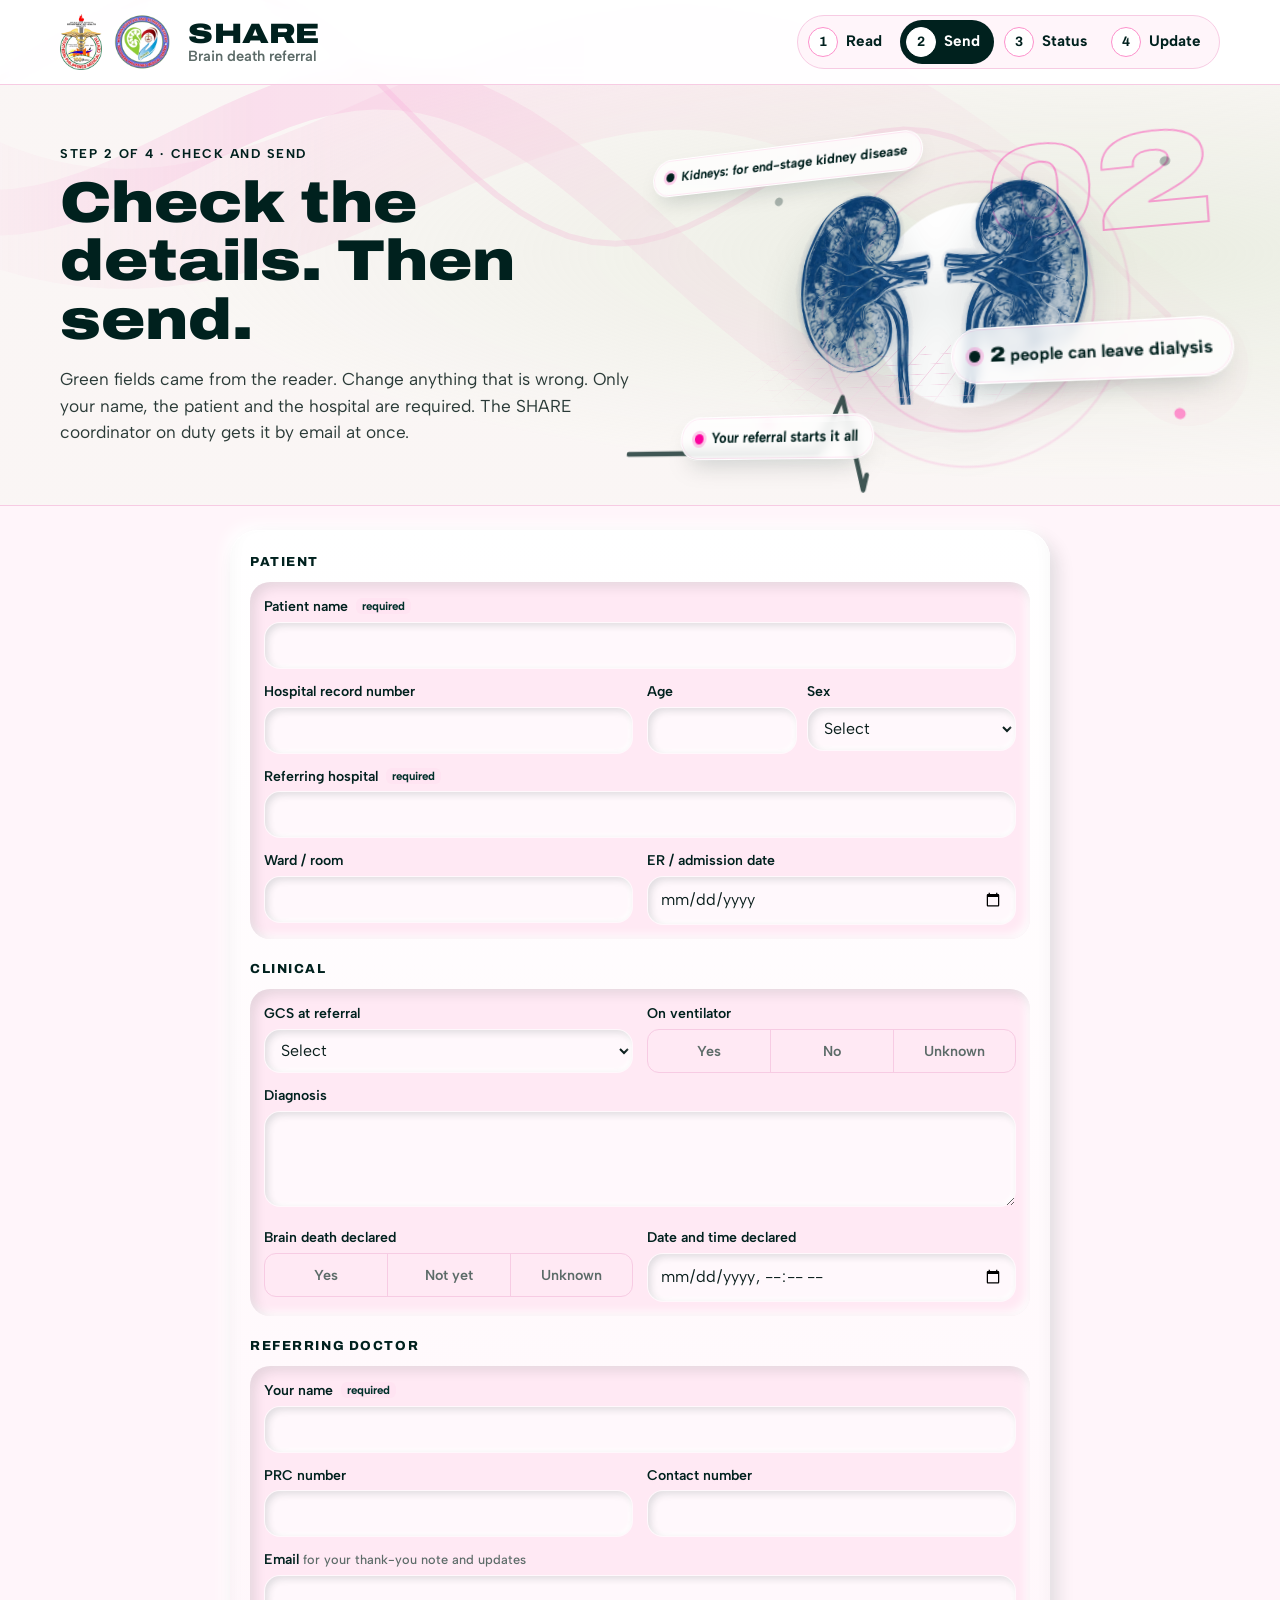
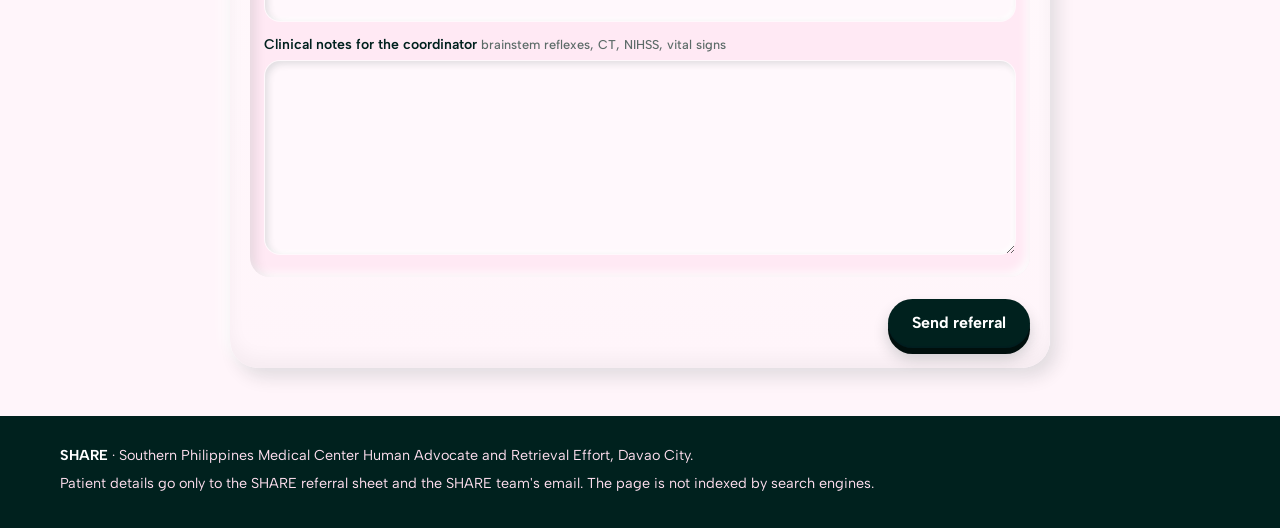
==== commit 01cf8725: "Pink glows instead of gold, intestine illustration in deep blue" ====
--- a/form.html
+++ b/form.html
@@ -11,7 +11,7 @@
   <link rel="preconnect" href="https://fonts.googleapis.com" />
   <link rel="preconnect" href="https://fonts.gstatic.com" crossorigin />
   <link href="https://fonts.googleapis.com/css2?family=Albert+Sans:wght@400;500;600;700&family=Archivo:wdth,wght@62..125,500..900&display=swap" rel="stylesheet" />
-  <link rel="stylesheet" href="css/styles.css?v=24" />
+  <link rel="stylesheet" href="css/styles.css?v=25" />
   <link rel="preload" as="image" href="assets/art/kidneys.webp" />
   <script src="js/config.js?v=9"></script>
   <script>if (!window.SHARE_CONFIG.ENDPOINT) document.documentElement.classList.add('is-demo');</script>
--- a/css/styles.css
+++ b/css/styles.css
@@ -95,7 +95,7 @@
 .glass strong { font-family: var(--font-display); font-weight: 900; font-stretch: 115%; font-size: 1.25em; color: var(--green); font-variant-numeric: tabular-nums; }
 .glass b { width: 9px; height: 9px; border-radius: 50%; flex: none; }
 .dot-ok { background: var(--green); box-shadow: 0 0 0 3px rgba(251, 3, 158, 0.18); }
-.dot-wait { background: #d9a400; box-shadow: 0 0 0 3px rgba(217, 164, 0, 0.2); }
+.dot-wait { background: #FB039E; box-shadow: 0 0 0 3px rgba(251, 3, 158, 0.2); }
 .dot-idle { background: var(--line); }
 .chip-1 { left: 0; top: 14%; transform: translateZ(140px) translateY(calc(var(--p) * -130px)); }
 .chip-2 { right: 0; bottom: 18%; transform: translateZ(170px) translateY(calc(var(--p) * -180px)); }
